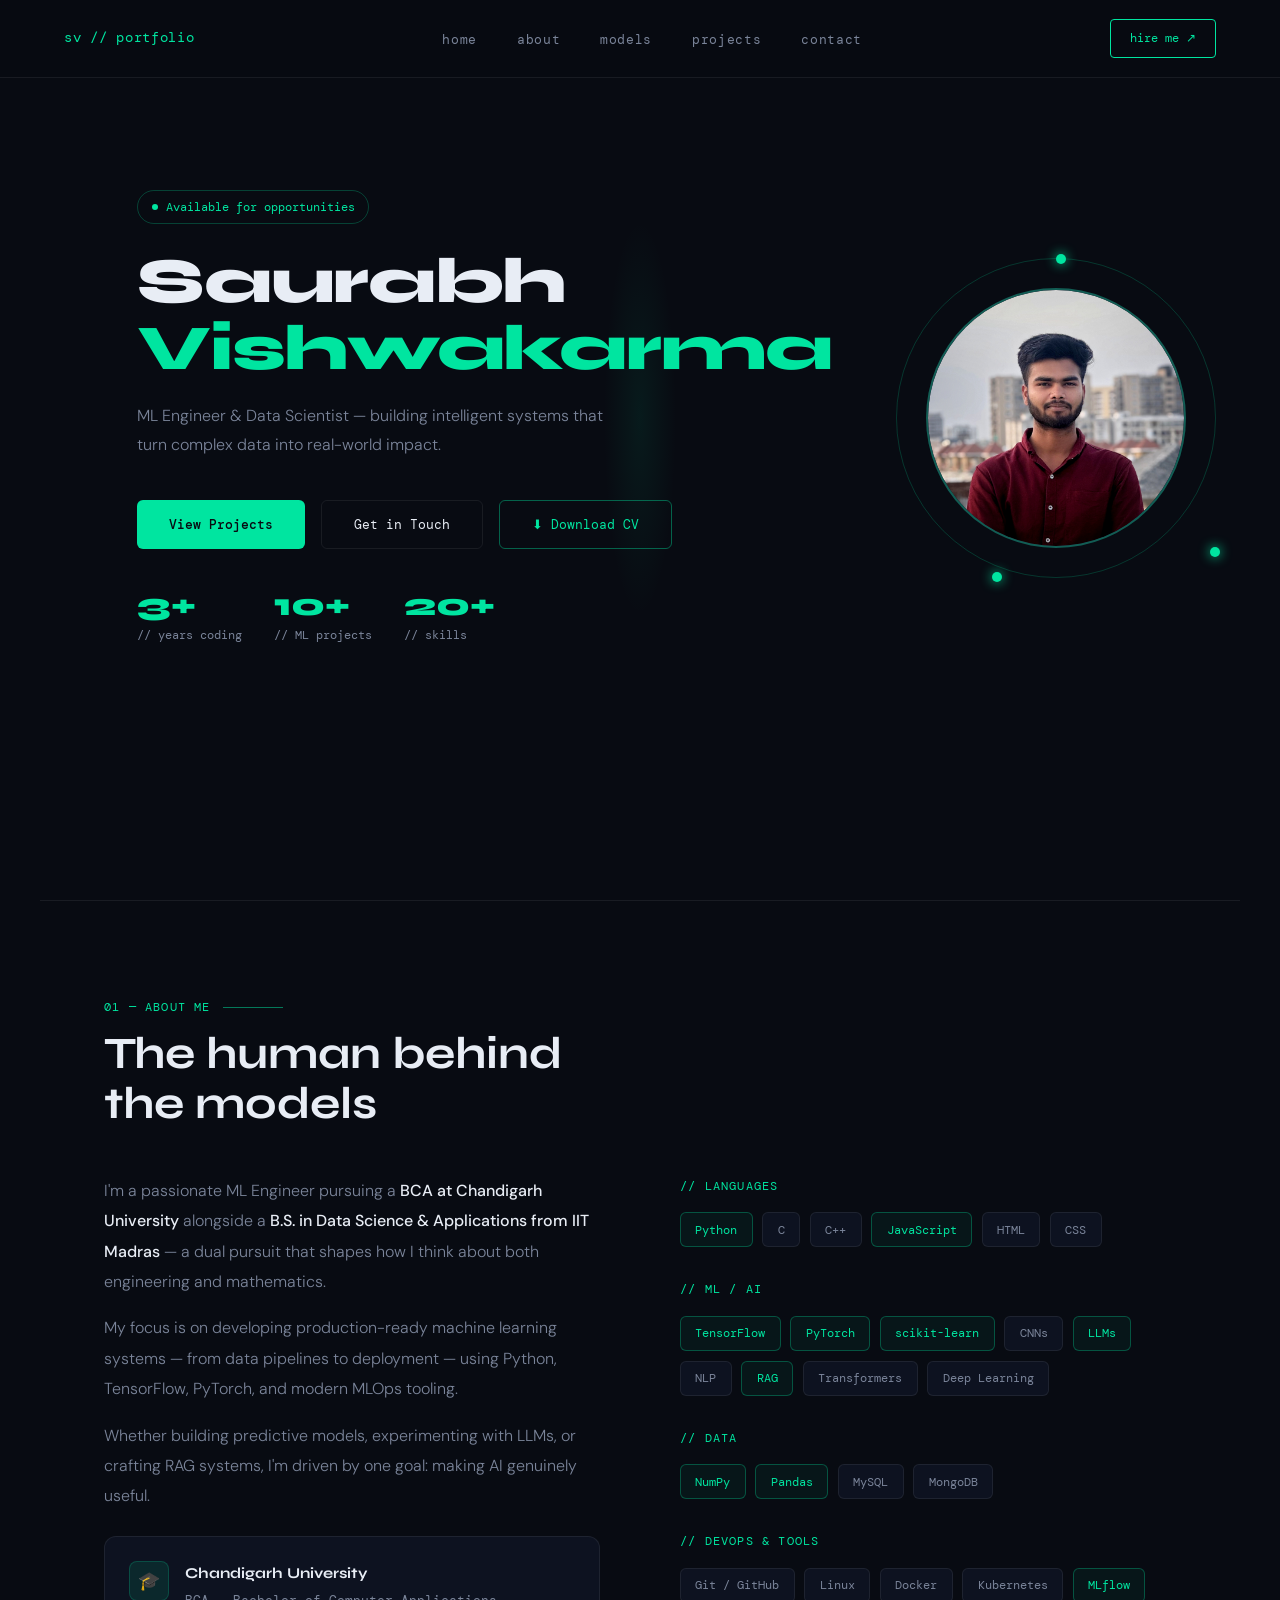
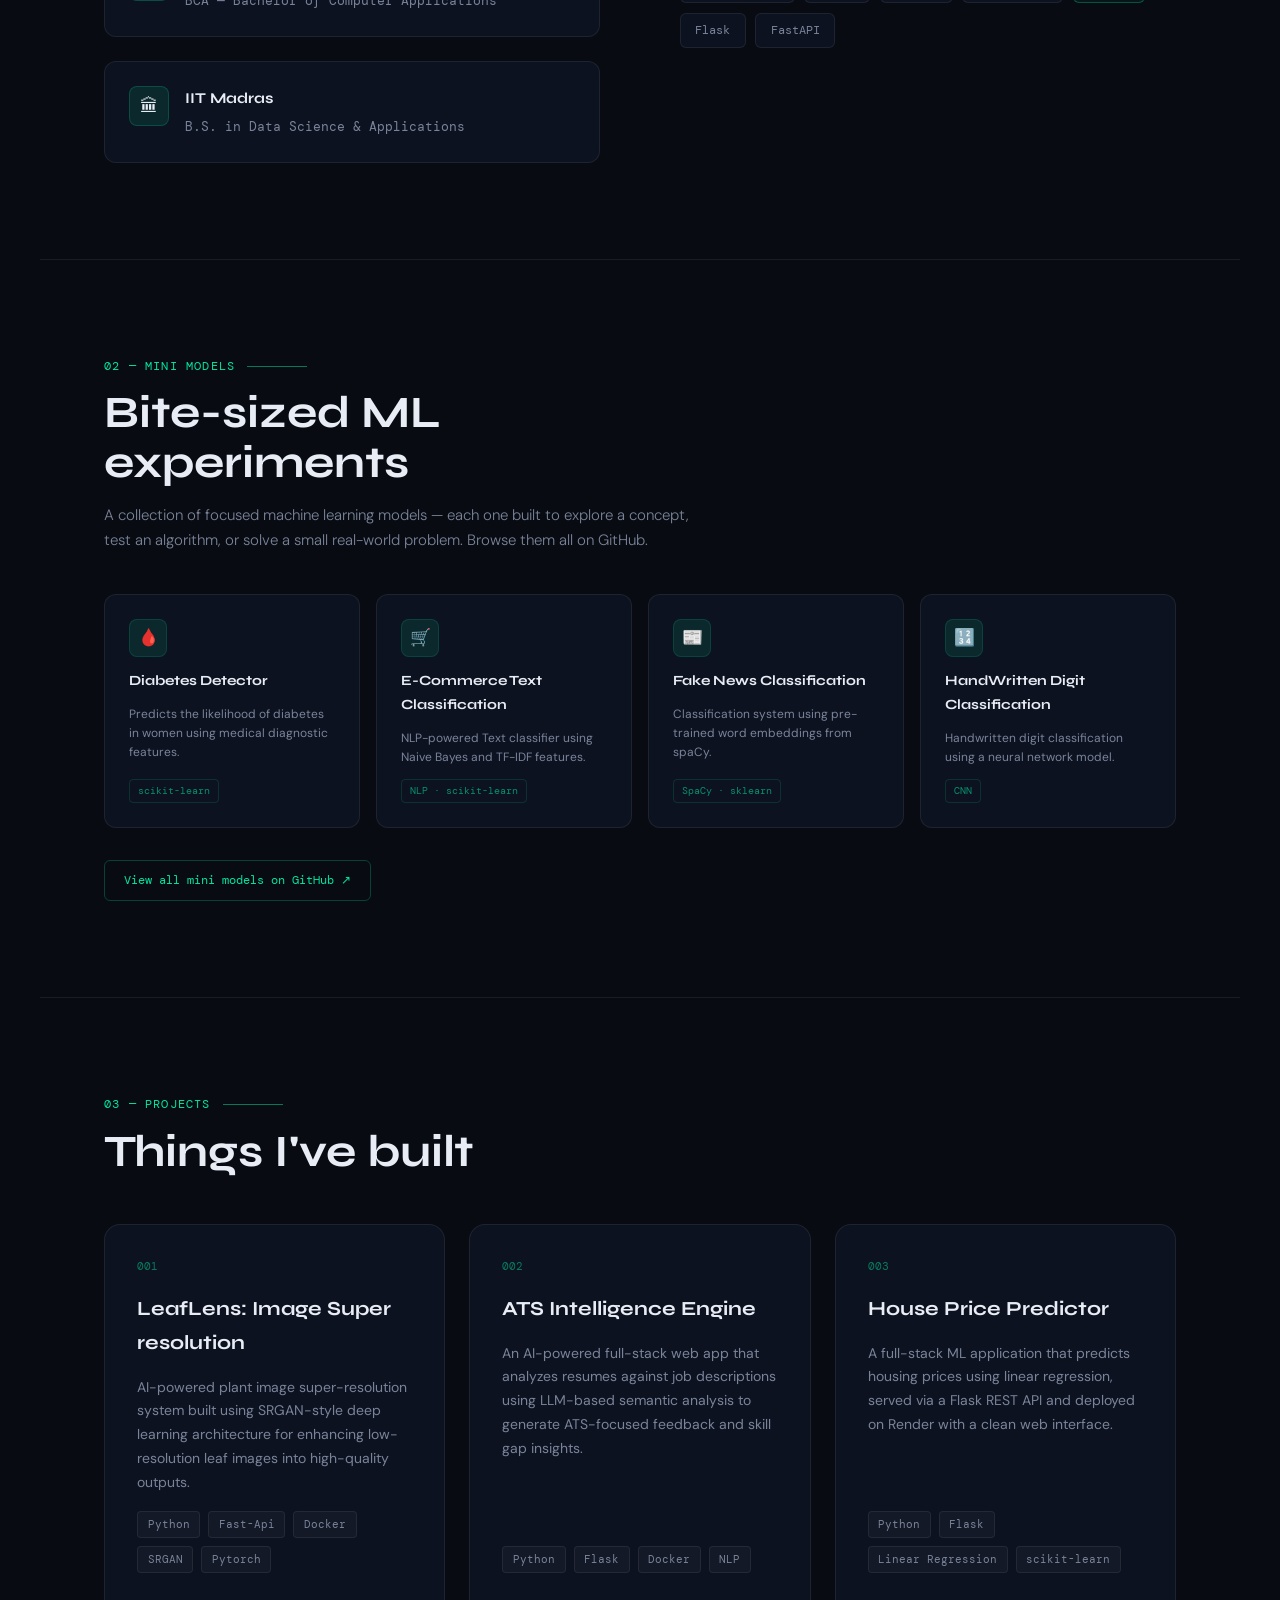
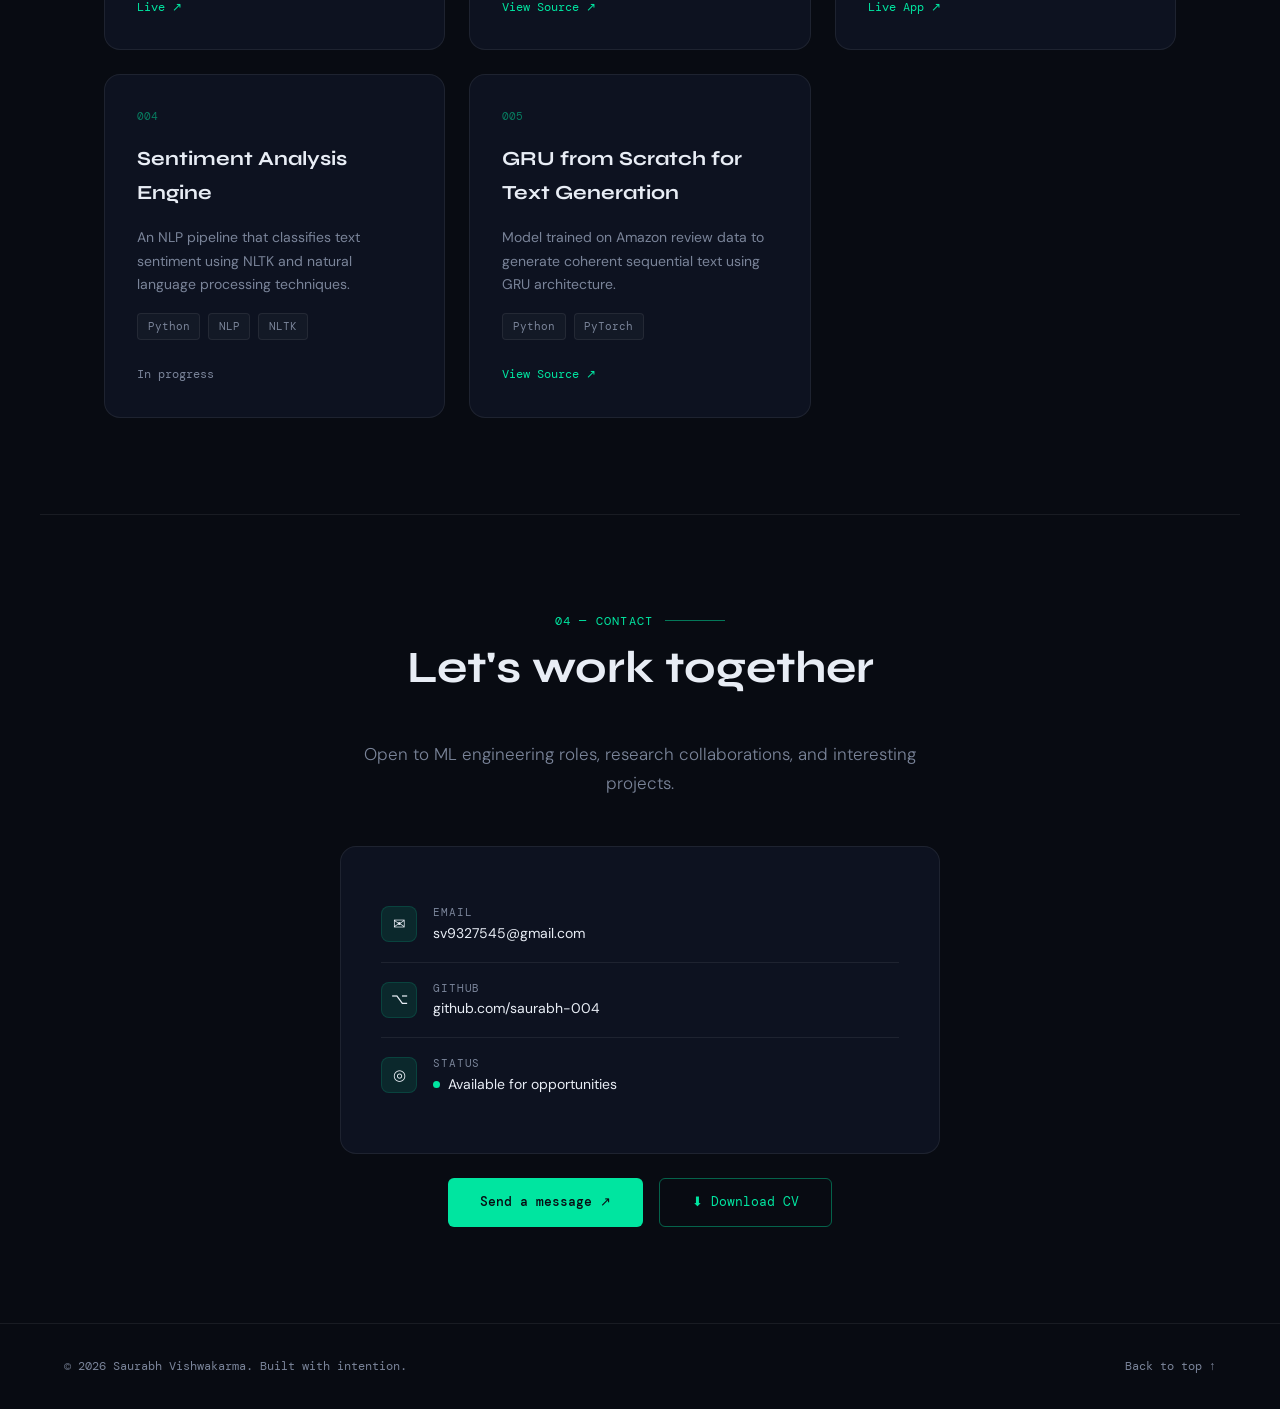
==== index.html @ 4e60d612 "Update footer copyright year to 2026" ====
<!DOCTYPE html>
<html lang="en">
<head>
<meta charset="UTF-8">
<meta name="viewport" content="width=device-width, initial-scale=1.0">
<title>Saurabh Vishwakarma — ML Engineer</title>
<link href="https://fonts.googleapis.com/css2?family=Syne:wght@400;700;800&family=DM+Mono:wght@400;500&family=DM+Sans:wght@300;400;500&display=swap" rel="stylesheet">
<style>
  *, *::before, *::after { box-sizing: border-box; margin: 0; padding: 0; }
  :root {
    --bg: #080b12; --bg2: #0d1220; --bg3: #131926; --surface: #1a2233;
    --border: rgba(255,255,255,0.07); --accent: #00e5a0; --accent2: #3b82f6;
    --text: #e8edf5; --muted: #7a8499;
    --syne: 'Syne', sans-serif; --mono: 'DM Mono', monospace; --sans: 'DM Sans', sans-serif;
  }
  html { scroll-behavior: smooth; }
  body { background: var(--bg); color: var(--text); font-family: var(--sans); font-size: 16px; line-height: 1.7; overflow-x: hidden; }
  ::-webkit-scrollbar { width: 4px; }
  ::-webkit-scrollbar-track { background: var(--bg); }
  ::-webkit-scrollbar-thumb { background: var(--accent); border-radius: 2px; }

  /* ── NAV ── */
  nav {
    position: fixed; top: 0; left: 0; right: 0; z-index: 100;
    display: flex; align-items: center; justify-content: space-between;
    padding: 1.2rem 4rem;
    background: rgba(8,11,18,0.85); backdrop-filter: blur(16px);
    border-bottom: 1px solid var(--border);
  }
  .nav-logo { font-family: var(--mono); font-size: 14px; color: var(--accent); letter-spacing: 0.05em; }
  .nav-links { display: flex; gap: 2.5rem; list-style: none; }
  .nav-links a { font-size: 13px; color: var(--muted); text-decoration: none; font-family: var(--mono); letter-spacing: 0.05em; transition: color 0.2s; }
  .nav-links a:hover { color: var(--accent); }
  .nav-cta { font-family: var(--mono); font-size: 12px; padding: 0.5rem 1.2rem; border: 1px solid var(--accent); color: var(--accent); text-decoration: none; border-radius: 4px; transition: all 0.2s; white-space: nowrap; }
  .nav-cta:hover { background: var(--accent); color: var(--bg); }

  /* ── HERO ── */
  #home {
    min-height: 100vh; display: flex; align-items: center;
    padding: 6rem 4rem 4rem; position: relative; overflow: hidden;
  }
  .hero-grid {
    display: grid; grid-template-columns: 1fr 1fr;
    gap: 4rem; align-items: center;
    max-width: 1200px; width: 100%; margin: 0 auto;
  }
  .hero-badge {
    display: inline-flex; align-items: center; gap: 0.5rem;
    font-family: var(--mono); font-size: 12px; color: var(--accent);
    border: 1px solid rgba(0,229,160,0.25); padding: 0.35rem 0.85rem;
    border-radius: 100px; margin-bottom: 1.5rem;
  }
  .hero-badge::before { content: ''; width: 6px; height: 6px; border-radius: 50%; background: var(--accent); animation: pulse 2s infinite; }
  @keyframes pulse { 0%,100% { opacity: 1; } 50% { opacity: 0.3; } }
  h1 { font-family: var(--syne); font-size: clamp(2.5rem, 5vw, 4rem); font-weight: 800; line-height: 1.05; letter-spacing: -0.02em; margin-bottom: 1.25rem; }
  h1 span { color: var(--accent); }
  .hero-sub { font-size: 16px; color: var(--muted); max-width: 480px; margin-bottom: 2.5rem; line-height: 1.8; font-weight: 300; }
  .hero-btns { display: flex; gap: 1rem; flex-wrap: wrap; }
  .btn-primary { padding: 0.8rem 2rem; background: var(--accent); color: var(--bg); font-family: var(--mono); font-size: 13px; font-weight: 500; border: none; border-radius: 6px; cursor: pointer; text-decoration: none; transition: all 0.25s; display: inline-flex; align-items: center; gap: 0.5rem; }
  .btn-primary:hover { background: #00c48a; transform: translateY(-2px); }
  .btn-outline { padding: 0.8rem 2rem; background: transparent; color: var(--text); font-family: var(--mono); font-size: 13px; border: 1px solid var(--border); border-radius: 6px; cursor: pointer; text-decoration: none; transition: all 0.25s; display: inline-flex; align-items: center; gap: 0.5rem; }
  .btn-outline:hover { border-color: var(--accent); color: var(--accent); }
  .btn-cv { padding: 0.8rem 2rem; background: transparent; color: var(--accent); font-family: var(--mono); font-size: 13px; border: 1px solid rgba(0,229,160,0.4); border-radius: 6px; cursor: pointer; text-decoration: none; transition: all 0.25s; display: inline-flex; align-items: center; gap: 0.5rem; }
  .btn-cv:hover { background: rgba(0,229,160,0.08); transform: translateY(-2px); }

  .hero-visual { display: flex; justify-content: center; align-items: center; }
  .avatar-ring { width: 320px; height: 320px; border-radius: 50%; border: 1px solid rgba(0,229,160,0.2); display: flex; align-items: center; justify-content: center; position: relative; animation: spin-slow 20s linear infinite; }
  @keyframes spin-slow { to { transform: rotate(360deg); } }
  .avatar-inner { width: 260px; height: 260px; border-radius: 50%; background: var(--surface); border: 2px solid rgba(0,229,160,0.3); display: flex; align-items: center; justify-content: center; overflow: hidden; animation: spin-slow 20s linear infinite reverse; }
  .avatar-inner img { width: 100%; height: 100%; object-fit: cover; border-radius: 50%; }
  .orbit-dot { position: absolute; width: 10px; height: 10px; border-radius: 50%; background: var(--accent); box-shadow: 0 0 12px var(--accent); }
  .orbit-dot:nth-child(1) { top: -5px; left: 50%; }
  .orbit-dot:nth-child(2) { bottom: 20px; right: -5px; }
  .orbit-dot:nth-child(3) { bottom: -5px; left: 30%; }
  .stats-row { display: flex; gap: 2rem; margin-top: 2.5rem; flex-wrap: wrap; }
  .stat { display: flex; flex-direction: column; }
  .stat-num { font-family: var(--syne); font-size: 2rem; font-weight: 800; color: var(--accent); line-height: 1; }
  .stat-label { font-size: 12px; color: var(--muted); font-family: var(--mono); margin-top: 0.25rem; }
  .bg-grid { position: absolute; inset: 0; z-index: 0; background-image: linear-gradient(rgba(0,229,160,0.03) 1px, transparent 1px), linear-gradient(90deg, rgba(0,229,160,0.03) 1px, transparent 1px); background-size: 60px 60px; }
  .hero-glow { position: absolute; top: 20%; left: 50%; transform: translateX(-50%); width: 800px; height: 400px; background: radial-gradient(ellipse, rgba(0,229,160,0.07) 0%, transparent 70%); pointer-events: none; z-index: 0; }
  #home > * { position: relative; z-index: 1; }

  /* ── SECTIONS ── */
  section { padding: 6rem 4rem; max-width: 1200px; margin: 0 auto; }
  .section-label { font-family: var(--mono); font-size: 12px; color: var(--accent); letter-spacing: 0.1em; text-transform: uppercase; margin-bottom: 0.75rem; display: flex; align-items: center; gap: 0.75rem; }
  .section-label::after { content: ''; flex: 1; max-width: 60px; height: 1px; background: var(--accent); opacity: 0.5; }
  h2 { font-family: var(--syne); font-size: clamp(1.8rem, 3.5vw, 2.8rem); font-weight: 700; line-height: 1.1; margin-bottom: 1rem; }

  /* ── ABOUT ── */
  #about .about-grid { display: grid; grid-template-columns: 1fr 1fr; gap: 5rem; align-items: start; margin-top: 3rem; }
  .about-text p { color: var(--muted); line-height: 1.9; font-weight: 300; margin-bottom: 1rem; }
  .edu-card { background: var(--bg2); border: 1px solid var(--border); border-radius: 12px; padding: 1.5rem; margin-top: 1.5rem; display: flex; gap: 1rem; align-items: flex-start; }
  .edu-icon { width: 40px; height: 40px; border-radius: 8px; background: rgba(0,229,160,0.1); border: 1px solid rgba(0,229,160,0.2); display: flex; align-items: center; justify-content: center; font-size: 18px; flex-shrink: 0; }
  .edu-title { font-family: var(--syne); font-weight: 700; font-size: 15px; margin-bottom: 0.25rem; }
  .edu-sub { font-size: 13px; color: var(--muted); font-family: var(--mono); }
  .skills-wrapper { margin-top: 0; }
  .skill-category { margin-bottom: 2rem; }
  .skill-cat-title { font-family: var(--mono); font-size: 12px; color: var(--accent); letter-spacing: 0.1em; text-transform: uppercase; margin-bottom: 1rem; }
  .skill-tags { display: flex; flex-wrap: wrap; gap: 0.6rem; }
  .skill-tag { font-family: var(--mono); font-size: 12px; padding: 0.4rem 0.9rem; border-radius: 6px; border: 1px solid var(--border); color: var(--muted); background: var(--bg2); transition: all 0.2s; cursor: default; }
  .skill-tag:hover { border-color: var(--accent); color: var(--accent); background: rgba(0,229,160,0.05); }
  .skill-tag.hot { border-color: rgba(0,229,160,0.3); color: var(--accent); background: rgba(0,229,160,0.05); }

  /* ── MINI MODELS ── */
  #mini-models { border-top: 1px solid var(--border); }
  .mini-models-intro { color: var(--muted); font-size: 15px; font-weight: 300; max-width: 600px; margin-bottom: 2.5rem; }
  .mini-grid { display: grid; grid-template-columns: repeat(auto-fill, minmax(220px, 1fr)); gap: 1rem; }
  .mini-card { background: var(--bg2); border: 1px solid var(--border); border-radius: 12px; padding: 1.5rem; display: flex; flex-direction: column; gap: 0.75rem; transition: all 0.25s; position: relative; overflow: hidden; cursor: pointer; text-decoration: none; }
  .mini-card::after { content: ''; position: absolute; inset: 0; background: radial-gradient(circle at top left, rgba(0,229,160,0.05), transparent 70%); opacity: 0; transition: opacity 0.3s; }
  .mini-card:hover { border-color: rgba(0,229,160,0.25); transform: translateY(-3px); }
  .mini-card:hover::after { opacity: 1; }
  .mini-icon { width: 38px; height: 38px; border-radius: 8px; background: rgba(0,229,160,0.1); border: 1px solid rgba(0,229,160,0.15); display: flex; align-items: center; justify-content: center; font-size: 17px; }
  .mini-name { font-family: var(--syne); font-size: 14px; font-weight: 700; color: var(--text); }
  .mini-desc { font-size: 12px; color: var(--muted); line-height: 1.6; flex: 1; }
  .mini-tag { font-family: var(--mono); font-size: 10px; color: rgba(0,229,160,0.6); border: 1px solid rgba(0,229,160,0.15); padding: 0.15rem 0.5rem; border-radius: 4px; width: fit-content; }
  .view-all-link { display: inline-flex; align-items: center; gap: 0.5rem; font-family: var(--mono); font-size: 12px; color: var(--accent); text-decoration: none; margin-top: 2rem; border: 1px solid rgba(0,229,160,0.25); padding: 0.6rem 1.2rem; border-radius: 6px; transition: all 0.2s; }
  .view-all-link:hover { background: rgba(0,229,160,0.08); }

  /* ── PROJECTS ── */
  .projects-grid { display: grid; grid-template-columns: repeat(auto-fit, minmax(320px, 1fr)); gap: 1.5rem; margin-top: 3rem; }
  .project-card { background: var(--bg2); border: 1px solid var(--border); border-radius: 16px; padding: 2rem; display: flex; flex-direction: column; gap: 1rem; transition: all 0.3s; position: relative; overflow: hidden; }
  .project-card::before { content: ''; position: absolute; top: 0; left: 0; right: 0; height: 2px; background: linear-gradient(90deg, var(--accent), var(--accent2)); opacity: 0; transition: opacity 0.3s; }
  .project-card:hover { border-color: rgba(0,229,160,0.2); transform: translateY(-4px); }
  .project-card:hover::before { opacity: 1; }
  .project-num { font-family: var(--mono); font-size: 11px; color: rgba(0,229,160,0.5); }
  .project-title { font-family: var(--syne); font-size: 20px; font-weight: 700; }
  .project-desc { font-size: 14px; color: var(--muted); line-height: 1.7; flex: 1; }
  .project-stack { display: flex; flex-wrap: wrap; gap: 0.5rem; }
  .stack-pill { font-family: var(--mono); font-size: 11px; padding: 0.2rem 0.6rem; border-radius: 4px; background: var(--bg3); color: var(--muted); border: 1px solid var(--border); }
  .project-link { display: inline-flex; align-items: center; gap: 0.5rem; font-family: var(--mono); font-size: 12px; color: var(--accent); text-decoration: none; margin-top: 0.5rem; transition: gap 0.2s; }
  .project-link:hover { gap: 0.8rem; }

  /* ── CONTACT ── */
  #contact { text-align: center; }
  .contact-wrapper { max-width: 600px; margin: 3rem auto 0; }
  .contact-sub { color: var(--muted); font-size: 17px; font-weight: 300; margin-bottom: 3rem; }
  .contact-card { background: var(--bg2); border: 1px solid var(--border); border-radius: 16px; padding: 2.5rem; text-align: left; }
  .contact-row { display: flex; align-items: center; gap: 1rem; padding: 1rem 0; border-bottom: 1px solid var(--border); }
  .contact-row:last-child { border-bottom: none; }
  .contact-icon { width: 36px; height: 36px; border-radius: 8px; background: rgba(0,229,160,0.1); border: 1px solid rgba(0,229,160,0.15); display: flex; align-items: center; justify-content: center; font-size: 15px; flex-shrink: 0; }
  .contact-info { flex: 1; min-width: 0; }
  .contact-label { font-family: var(--mono); font-size: 11px; color: var(--muted); text-transform: uppercase; letter-spacing: 0.08em; }
  .contact-val { font-size: 14px; color: var(--text); }
  .contact-val a { color: var(--text); text-decoration: none; transition: color 0.2s; word-break: break-all; }
  .contact-val a:hover { color: var(--accent); }
  .contact-btns { display: flex; gap: 1rem; justify-content: center; margin-top: 1.5rem; flex-wrap: wrap; }

  /* ── FOOTER ── */
  footer { border-top: 1px solid var(--border); padding: 2rem 4rem; display: flex; justify-content: space-between; align-items: center; }
  .footer-copy { font-family: var(--mono); font-size: 12px; color: var(--muted); }
  .footer-back { font-family: var(--mono); font-size: 12px; color: var(--muted); text-decoration: none; transition: color 0.2s; }
  .footer-back:hover { color: var(--accent); }

  /* ── ANIMATIONS ── */
  @keyframes fadeUp { from { opacity: 0; transform: translateY(30px); } to { opacity: 1; transform: translateY(0); } }
  .fade-up { animation: fadeUp 0.7s ease forwards; }
  .delay-1 { animation-delay: 0.15s; opacity: 0; }
  .delay-2 { animation-delay: 0.3s; opacity: 0; }
  .delay-3 { animation-delay: 0.45s; opacity: 0; }
  .delay-4 { animation-delay: 0.6s; opacity: 0; }

  /* ════════════════════════════════════════
     MOBILE FIXES — max-width: 768px
  ════════════════════════════════════════ */
  @media (max-width: 768px) {

    /* Nav */
    nav {
      padding: 1rem 1.25rem;
      gap: 0.75rem;
    }
    .nav-links { display: none; }
    .nav-logo { font-size: 12px; }
    .nav-cta { font-size: 11px; padding: 0.4rem 0.9rem; }

    /* Hero */
    #home {
      padding: 0 1.25rem 3rem;
      min-height: auto;
    }
    .hero-grid {
      padding-top: 5rem;
    }
    .hero-visual {
      padding-top: 2rem;
      margin-top: 1rem;
    }
    .hero-grid {
      grid-template-columns: 1fr;
      gap: 2rem;
      text-align: center;
    }
    .hero-visual { order: -1; }
    .avatar-ring { width: 160px; height: 160px; margin-top: 0.5rem; }
    .avatar-inner { width: 128px; height: 128px; }

    h1 { font-size: clamp(2rem, 10vw, 2.8rem); }
    .hero-sub {
      font-size: 14px;
      margin-bottom: 1.75rem;
      max-width: 100%;
    }
    .hero-btns {
      flex-direction: column;
      align-items: center;
      gap: 0.75rem;
    }
    .btn-primary, .btn-outline, .btn-cv {
      width: 100%;
      max-width: 280px;
      justify-content: center;
      font-size: 13px;
      padding: 0.75rem 1.5rem;
    }
    .stats-row {
      justify-content: center;
      gap: 1.5rem;
      margin-top: 2rem;
    }
    .stat { align-items: center; }
    .stat-num { font-size: 1.6rem; }

    /* Sections general */
    section {
      padding: 3.5rem 1.25rem;
    }
    h2 { font-size: clamp(1.5rem, 7vw, 2rem); }

    /* About */
    #about .about-grid {
      grid-template-columns: 1fr;
      gap: 2.5rem;
    }
    .about-text p { font-size: 14px; }
    .edu-card { padding: 1.1rem; }
    .edu-title { font-size: 14px; }
    .edu-sub { font-size: 12px; }

    /* Mini models */
    .mini-grid {
      grid-template-columns: 1fr 1fr;
      gap: 0.75rem;
    }
    .mini-card { padding: 1.1rem; }
    .mini-name { font-size: 13px; }
    .mini-desc { font-size: 11px; }
    .mini-models-intro { font-size: 14px; }

    /* Projects */
    .projects-grid {
      grid-template-columns: 1fr;
      gap: 1rem;
    }
    .project-card { padding: 1.4rem; }
    .project-title { font-size: 17px; }
    .project-desc { font-size: 13px; }

    /* Contact */
    #contact { text-align: left; }
    #contact .section-label { justify-content: flex-start; }
    #contact h2 { text-align: left; }
    .contact-wrapper { margin-top: 2rem; }
    .contact-sub { font-size: 14px; margin-bottom: 1.5rem; text-align: left; }
    .contact-card { padding: 1.25rem; }
    .contact-val { font-size: 13px; }
    .contact-btns {
      flex-direction: column;
      align-items: stretch;
    }
    .contact-btns .btn-primary,
    .contact-btns .btn-cv {
      width: 100%;
      justify-content: center;
    }

    /* Footer */
    footer {
      flex-direction: column;
      gap: 0.6rem;
      text-align: center;
      padding: 1.5rem 1.25rem;
    }
  }

  /* ── Extra small phones ── */
  @media (max-width: 400px) {
    .mini-grid { grid-template-columns: 1fr; }
    .avatar-ring { width: 150px; height: 150px; }
    .avatar-inner { width: 120px; height: 120px; }
    h1 { font-size: 1.9rem; }
  }
</style>
</head>
<body>

<nav>
  <span class="nav-logo">sv // portfolio</span>
  <ul class="nav-links">
    <li><a href="#home">home</a></li>
    <li><a href="#about">about</a></li>
    <li><a href="#mini-models">models</a></li>
    <li><a href="#my-works">projects</a></li>
    <li><a href="#contact">contact</a></li>
  </ul>
  <a class="nav-cta" href="mailto:sv9327545@gmail.com">hire me ↗</a>
</nav>

<!-- HERO -->
<section id="home" style="padding-top:0; max-width:100%; margin:0;">
  <div class="bg-grid"></div>
  <div class="hero-glow"></div>
  <div class="hero-grid" style="width:100%; max-width:1200px; margin:0 auto; position:relative; z-index:1;">
    <div>
      <div class="hero-badge fade-up">Available for opportunities</div>
      <h1 class="fade-up delay-1">Saurabh<br><span>Vishwakarma</span></h1>
      <p class="hero-sub fade-up delay-2">ML Engineer & Data Scientist — building intelligent systems that turn complex data into real-world impact.</p>
      <div class="hero-btns fade-up delay-3">
        <a class="btn-primary" href="#my-works">View Projects</a>
        <a class="btn-outline" href="#contact">Get in Touch</a>
        <a class="btn-cv" href="Saurabh_resume.pdf" download>⬇ Download CV</a>
      </div>
      <div class="stats-row fade-up delay-4">
        <div class="stat"><span class="stat-num">3+</span><span class="stat-label">// years coding</span></div>
        <div class="stat"><span class="stat-num">10+</span><span class="stat-label">// ML projects</span></div>
        <div class="stat"><span class="stat-num">20+</span><span class="stat-label">// skills</span></div>
      </div>
    </div>
    <div class="hero-visual fade-up delay-2">
      <div class="avatar-ring">
        <span class="orbit-dot"></span>
        <span class="orbit-dot"></span>
        <span class="orbit-dot"></span>
        <div class="avatar-inner">
          <img src="profile.jpeg" alt="Saurabh Vishwakarma" onerror="this.style.display='none';">
        </div>
      </div>
    </div>
  </div>
</section>

<!-- ABOUT -->
<section id="about" style="max-width:1200px; margin:0 auto; border-top:1px solid var(--border);">
  <div class="section-label">01 — about me</div>
  <h2>The human behind<br>the models</h2>
  <div class="about-grid">
    <div class="about-text">
      <p>I'm a passionate ML Engineer pursuing a <strong style="color:var(--text); font-weight:500;">BCA at Chandigarh University</strong> alongside a <strong style="color:var(--text); font-weight:500;">B.S. in Data Science & Applications from IIT Madras</strong> — a dual pursuit that shapes how I think about both engineering and mathematics.</p>
      <p>My focus is on developing production-ready machine learning systems — from data pipelines to deployment — using Python, TensorFlow, PyTorch, and modern MLOps tooling.</p>
      <p>Whether building predictive models, experimenting with LLMs, or crafting RAG systems, I'm driven by one goal: making AI genuinely useful.</p>
      <div class="edu-card">
        <div class="edu-icon">🎓</div>
        <div><div class="edu-title">Chandigarh University</div><div class="edu-sub">BCA — Bachelor of Computer Applications</div></div>
      </div>
      <div class="edu-card">
        <div class="edu-icon">🏛</div>
        <div><div class="edu-title">IIT Madras</div><div class="edu-sub">B.S. in Data Science & Applications</div></div>
      </div>
    </div>
    <div class="skills-wrapper">
      <div class="skill-category">
        <div class="skill-cat-title">// Languages</div>
        <div class="skill-tags">
          <span class="skill-tag hot">Python</span><span class="skill-tag">C</span><span class="skill-tag">C++</span><span class="skill-tag hot">JavaScript</span><span class="skill-tag">HTML</span><span class="skill-tag">CSS</span>
        </div>
      </div>
      <div class="skill-category">
        <div class="skill-cat-title">// ML / AI</div>
        <div class="skill-tags">
          <span class="skill-tag hot">TensorFlow</span><span class="skill-tag hot">PyTorch</span><span class="skill-tag hot">scikit-learn</span><span class="skill-tag">CNNs</span><span class="skill-tag hot">LLMs</span><span class="skill-tag">NLP</span><span class="skill-tag hot">RAG</span><span class="skill-tag">Transformers</span><span class="skill-tag">Deep Learning</span>
        </div>
      </div>
      <div class="skill-category">
        <div class="skill-cat-title">// Data</div>
        <div class="skill-tags">
          <span class="skill-tag hot">NumPy</span><span class="skill-tag hot">Pandas</span><span class="skill-tag">MySQL</span><span class="skill-tag">MongoDB</span>
        </div>
      </div>
      <div class="skill-category">
        <div class="skill-cat-title">// DevOps & Tools</div>
        <div class="skill-tags">
          <span class="skill-tag">Git / GitHub</span><span class="skill-tag">Linux</span><span class="skill-tag">Docker</span><span class="skill-tag">Kubernetes</span><span class="skill-tag hot">MLflow</span><span class="skill-tag">Flask</span><span class="skill-tag">FastAPI</span>
        </div>
      </div>
    </div>
  </div>
</section>

<!-- MINI MODELS -->
<section id="mini-models" style="max-width:1200px; margin:0 auto;">
  <div class="section-label">02 — mini models</div>
  <h2>Bite-sized ML<br>experiments</h2>
  <p class="mini-models-intro">A collection of focused machine learning models — each one built to explore a concept, test an algorithm, or solve a small real-world problem. Browse them all on GitHub.</p>
  <div class="mini-grid">
    <a class="mini-card" href="https://github.com/saurabh-004/mini_models" target="_blank">
      <div class="mini-icon">🩸</div>
      <div class="mini-name">Diabetes Detector</div>
      <div class="mini-desc">Predicts the likelihood of diabetes in women using medical diagnostic features.</div>
      <div class="mini-tag">scikit-learn</div>
    </a>
    <a class="mini-card" href="https://github.com/saurabh-004/mini_models" target="_blank">
      <div class="mini-icon">🛒</div>
      <div class="mini-name">E-Commerce Text Classification</div>
      <div class="mini-desc">NLP-powered Text classifier using Naive Bayes and TF-IDF features.</div>
      <div class="mini-tag">NLP · scikit-learn</div>
    </a>
    <a class="mini-card" href="https://github.com/saurabh-004/mini_models" target="_blank">
      <div class="mini-icon">📰</div>
      <div class="mini-name">Fake News Classification</div>
      <div class="mini-desc">Classification system using pre-trained word embeddings from spaCy.</div>
      <div class="mini-tag">SpaCy · sklearn</div>
    </a>
    <a class="mini-card" href="https://github.com/saurabh-004/mini_models" target="_blank">
      <div class="mini-icon">🔢</div>
      <div class="mini-name">HandWritten Digit Classification</div>
      <div class="mini-desc">Handwritten digit classification using a neural network model.</div>
      <div class="mini-tag">CNN</div>
    </a>
  </div>
  <a class="view-all-link" href="https://github.com/saurabh-004/mini_models" target="_blank">View all mini models on GitHub ↗</a>
</section>

<!-- PROJECTS -->
<section id="my-works" style="max-width:1200px; margin:0 auto; border-top:1px solid var(--border);">
  <div class="section-label">03 — projects</div>
  <h2>Things I've built</h2>

  <div class="projects-grid">

    <div class="project-card">
      <div class="project-num">001</div>
      <div class="project-title">LeafLens: Image Super resolution</div>
      <p class="project-desc">
        AI-powered plant image super-resolution system built using SRGAN-style deep learning architecture for enhancing low-resolution leaf images into high-quality outputs.
      </p>

      <div class="project-stack">
        <span class="stack-pill">Python</span>
        <span class="stack-pill">Fast-Api</span>
        <span class="stack-pill">Docker</span>
        <span class="stack-pill">SRGAN</span>
        <span class="stack-pill">Pytorch</span>
      </div>

      <a class="project-link" href="https://plant-super-resolution.onrender.com/" target="_blank">
        Live ↗
      </a>
    </div>

    <div class="project-card">
      <div class="project-num">002</div>
      <div class="project-title">ATS Intelligence Engine</div>

      <p class="project-desc">
        An AI-powered full-stack web app that analyzes resumes against job descriptions using LLM-based semantic analysis to generate ATS-focused feedback and skill gap insights.
      </p>

      <div class="project-stack">
        <span class="stack-pill">Python</span>
        <span class="stack-pill">Flask</span>
        <span class="stack-pill">Docker</span>
        <span class="stack-pill">NLP</span>
      </div>

      <a class="project-link" href="https://github.com/Saurabh-004/ATS_Intelligence_Engine" target="_blank">
        View Source ↗
      </a>
    </div>

    <div class="project-card">
      <div class="project-num">003</div>
      <div class="project-title">House Price Predictor</div>

      <p class="project-desc">
        A full-stack ML application that predicts housing prices using linear regression, served via a Flask REST API and deployed on Render with a clean web interface.
      </p>

      <div class="project-stack">
        <span class="stack-pill">Python</span>
        <span class="stack-pill">Flask</span>
        <span class="stack-pill">Linear Regression</span>
        <span class="stack-pill">scikit-learn</span>
      </div>

      <a class="project-link" href="https://house-price-prediction-2zd1.onrender.com/" target="_blank">
        Live App ↗
      </a>
    </div>

    <div class="project-card">
      <div class="project-num">004</div>
      <div class="project-title">Sentiment Analysis Engine</div>

      <p class="project-desc">
        An NLP pipeline that classifies text sentiment using NLTK and natural language processing techniques.
      </p>

      <div class="project-stack">
        <span class="stack-pill">Python</span>
        <span class="stack-pill">NLP</span>
        <span class="stack-pill">NLTK</span>
      </div>

      <span class="project-link" style="color:var(--muted); cursor:default;">
        In progress
      </span>
    </div>

    <div class="project-card">
      <div class="project-num">005</div>
      <div class="project-title">GRU from Scratch for Text Generation</div>

      <p class="project-desc">
        Model trained on Amazon review data to generate coherent sequential text using GRU architecture.
      </p>

      <div class="project-stack">
        <span class="stack-pill">Python</span>
        <span class="stack-pill">PyTorch</span>
      </div>

      <a class="project-link" href="https://github.com/saurabh-004/Gated_recurrent_unit_for_text_generation" target="_blank">
        View Source ↗
      </a>
    </div>

  </div>
</section>
<!-- CONTACT -->
<section id="contact" style="max-width:1200px; margin:0 auto; border-top:1px solid var(--border); text-align:center;">
  <div class="section-label" style="justify-content:center;">04 — contact</div>
  <h2>Let's work together</h2>
  <div class="contact-wrapper">
    <p class="contact-sub">Open to ML engineering roles, research collaborations, and interesting projects.</p>
    <div class="contact-card">
      <div class="contact-row">
        <div class="contact-icon">✉</div>
        <div class="contact-info">
          <div class="contact-label">Email</div>
          <div class="contact-val"><a href="mailto:sv9327545@gmail.com">sv9327545@gmail.com</a></div>
        </div>
      </div>
      <div class="contact-row">
        <div class="contact-icon">⌥</div>
        <div class="contact-info">
          <div class="contact-label">GitHub</div>
          <div class="contact-val"><a href="https://github.com/saurabh-004" target="_blank">github.com/saurabh-004</a></div>
        </div>
      </div>
      <div class="contact-row">
        <div class="contact-icon">◎</div>
        <div class="contact-info">
          <div class="contact-label">Status</div>
          <div class="contact-val" style="display:flex; align-items:center; gap:0.5rem;">
            <span style="width:7px;height:7px;border-radius:50%;background:var(--accent);display:inline-block;animation:pulse 2s infinite;flex-shrink:0;"></span>
            Available for opportunities
          </div>
        </div>
      </div>
    </div>
    <div class="contact-btns">
      <a class="btn-primary" href="mailto:sv9327545@gmail.com">Send a message ↗</a>
      <a class="btn-cv" href="Saurabh_resume.pdf" download>⬇ Download CV</a>
    </div>
  </div>
</section>

<footer>
  <span class="footer-copy">© 2026 Saurabh Vishwakarma. Built with intention.</span>
  <a class="footer-back" href="#home">Back to top ↑</a>
</footer>

</body>
</html>
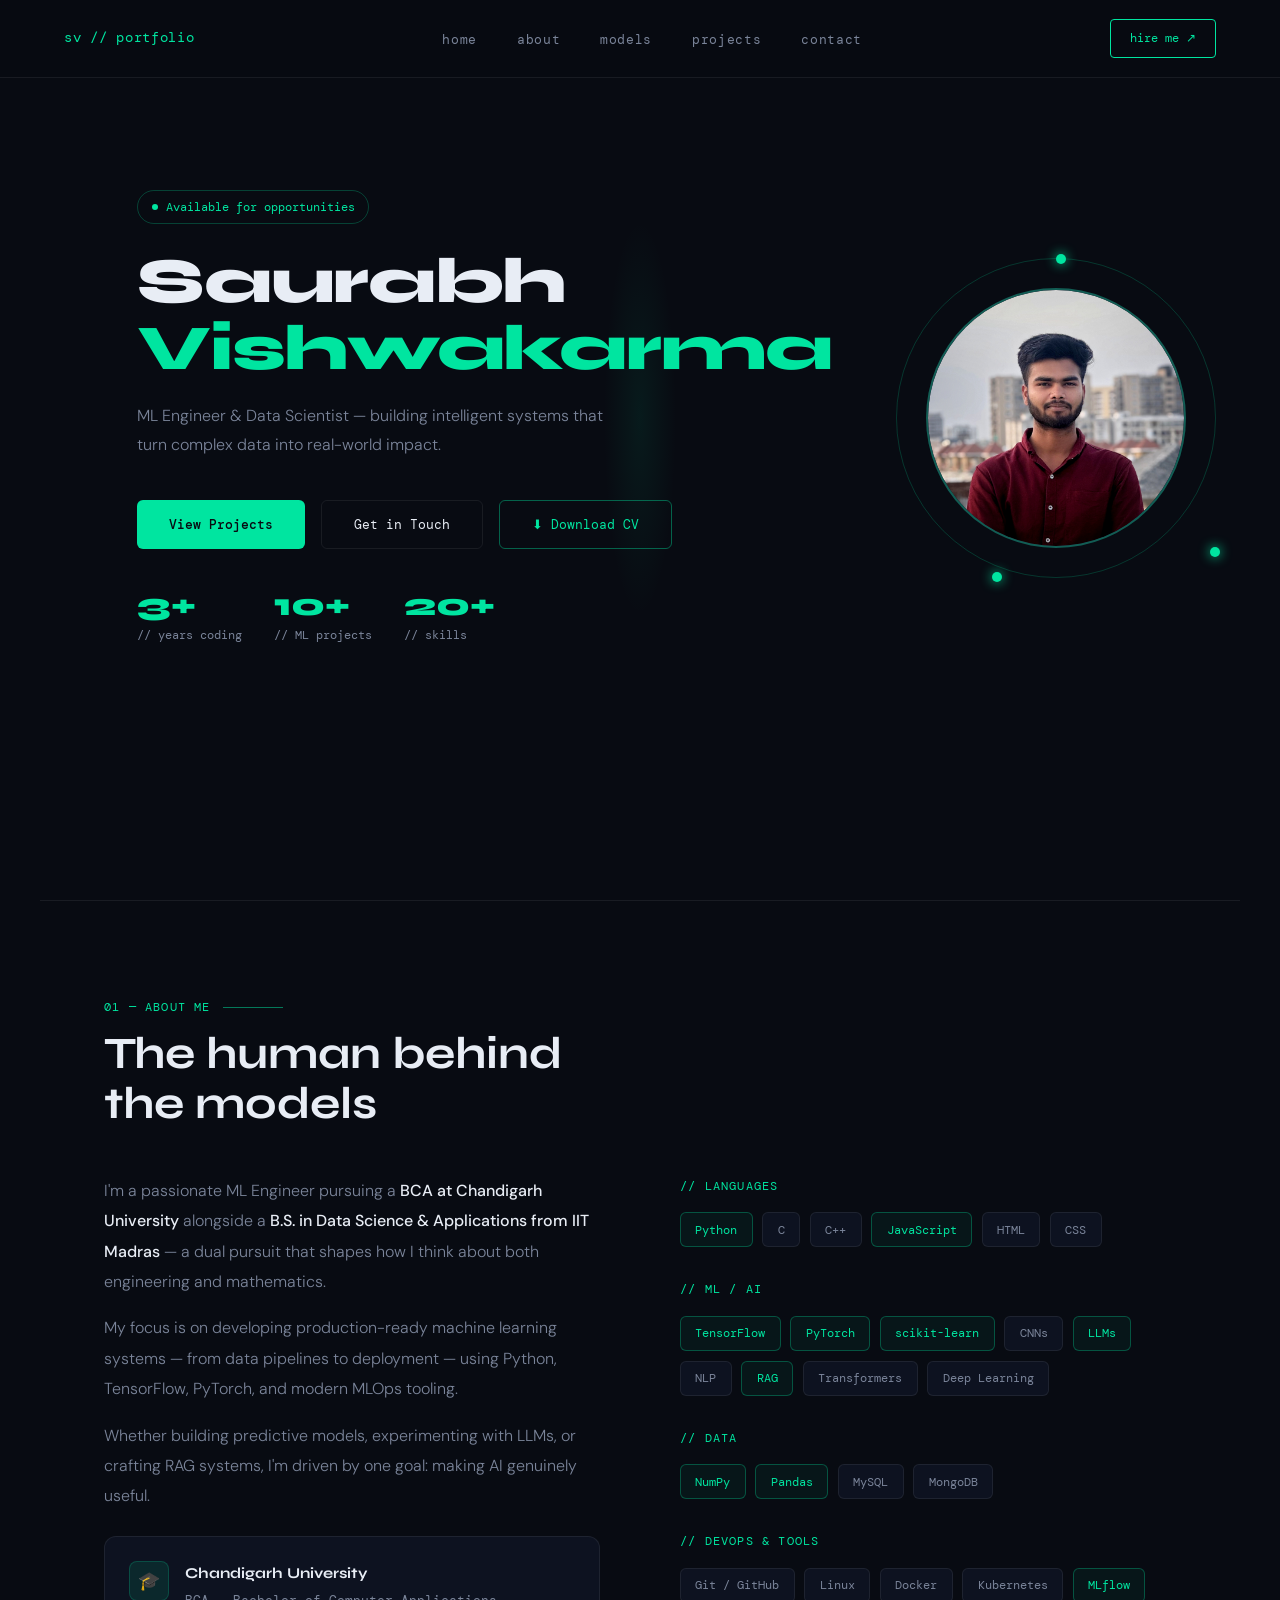
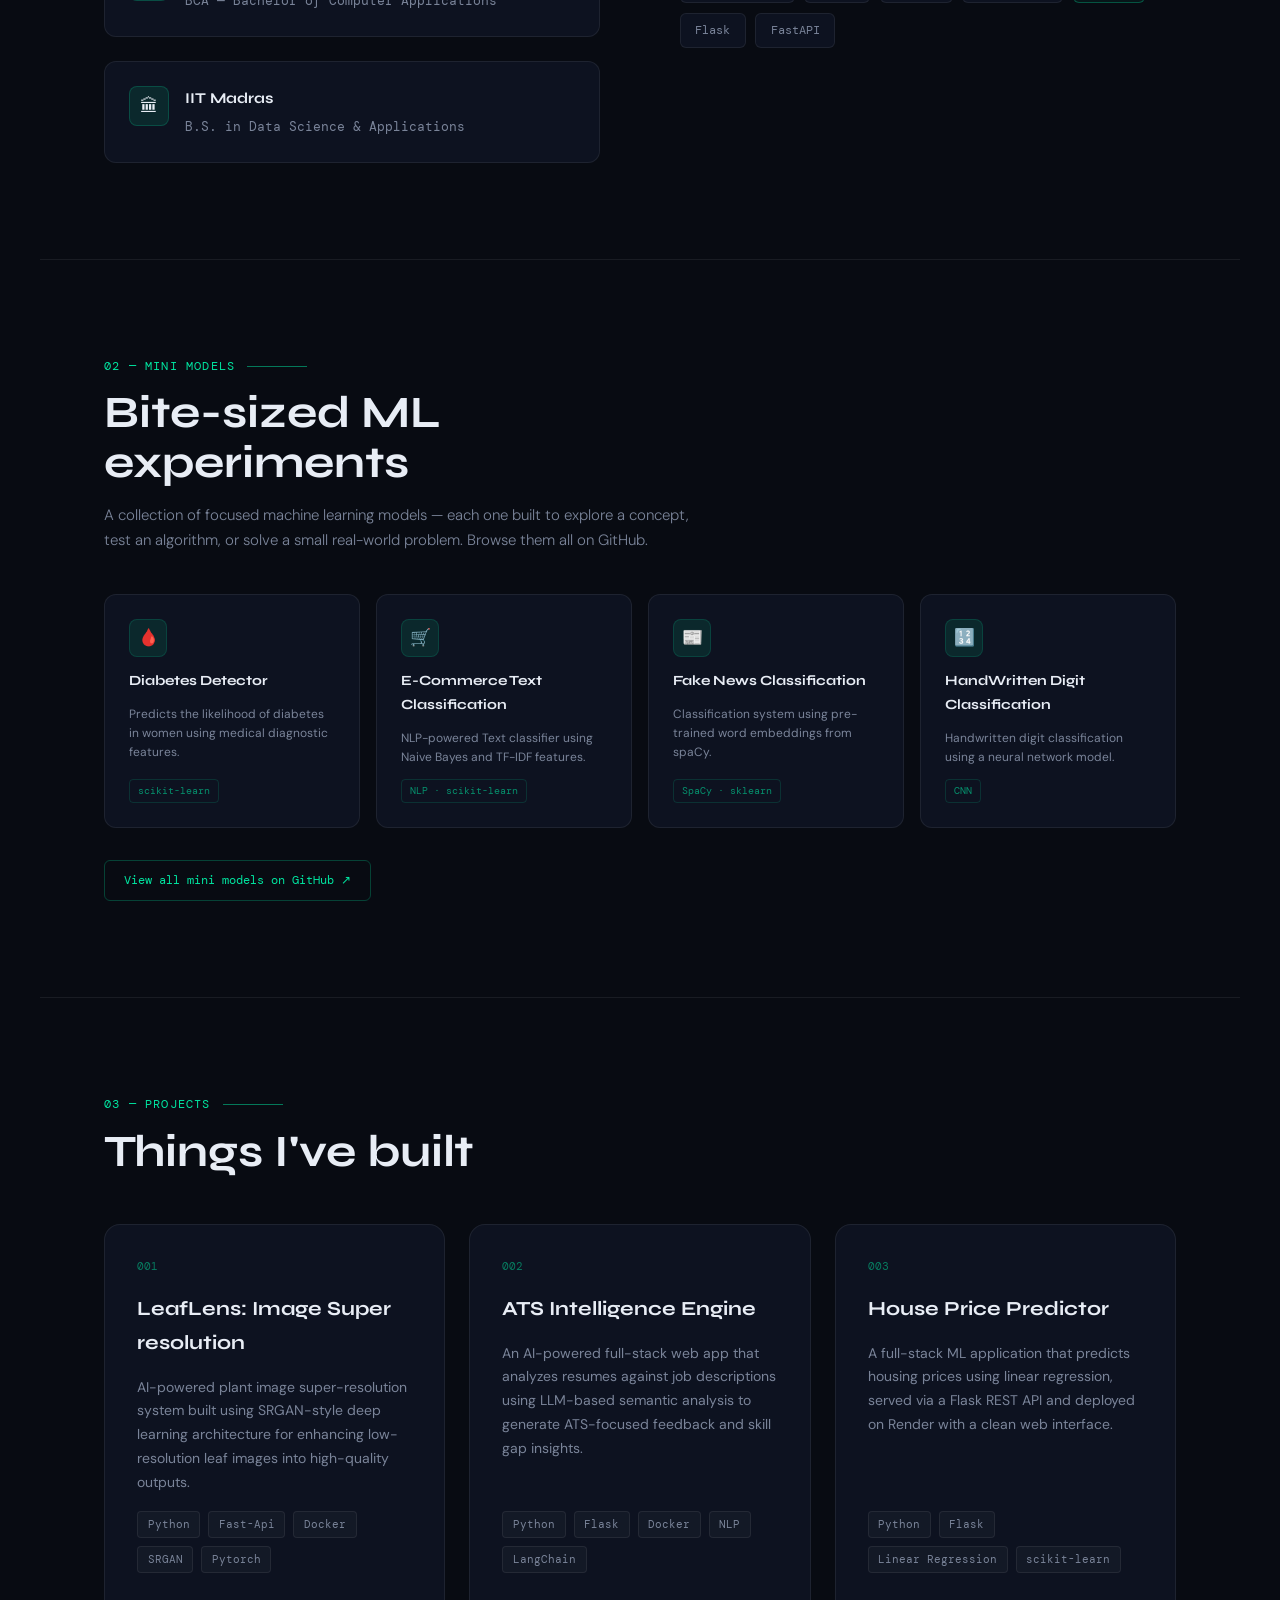
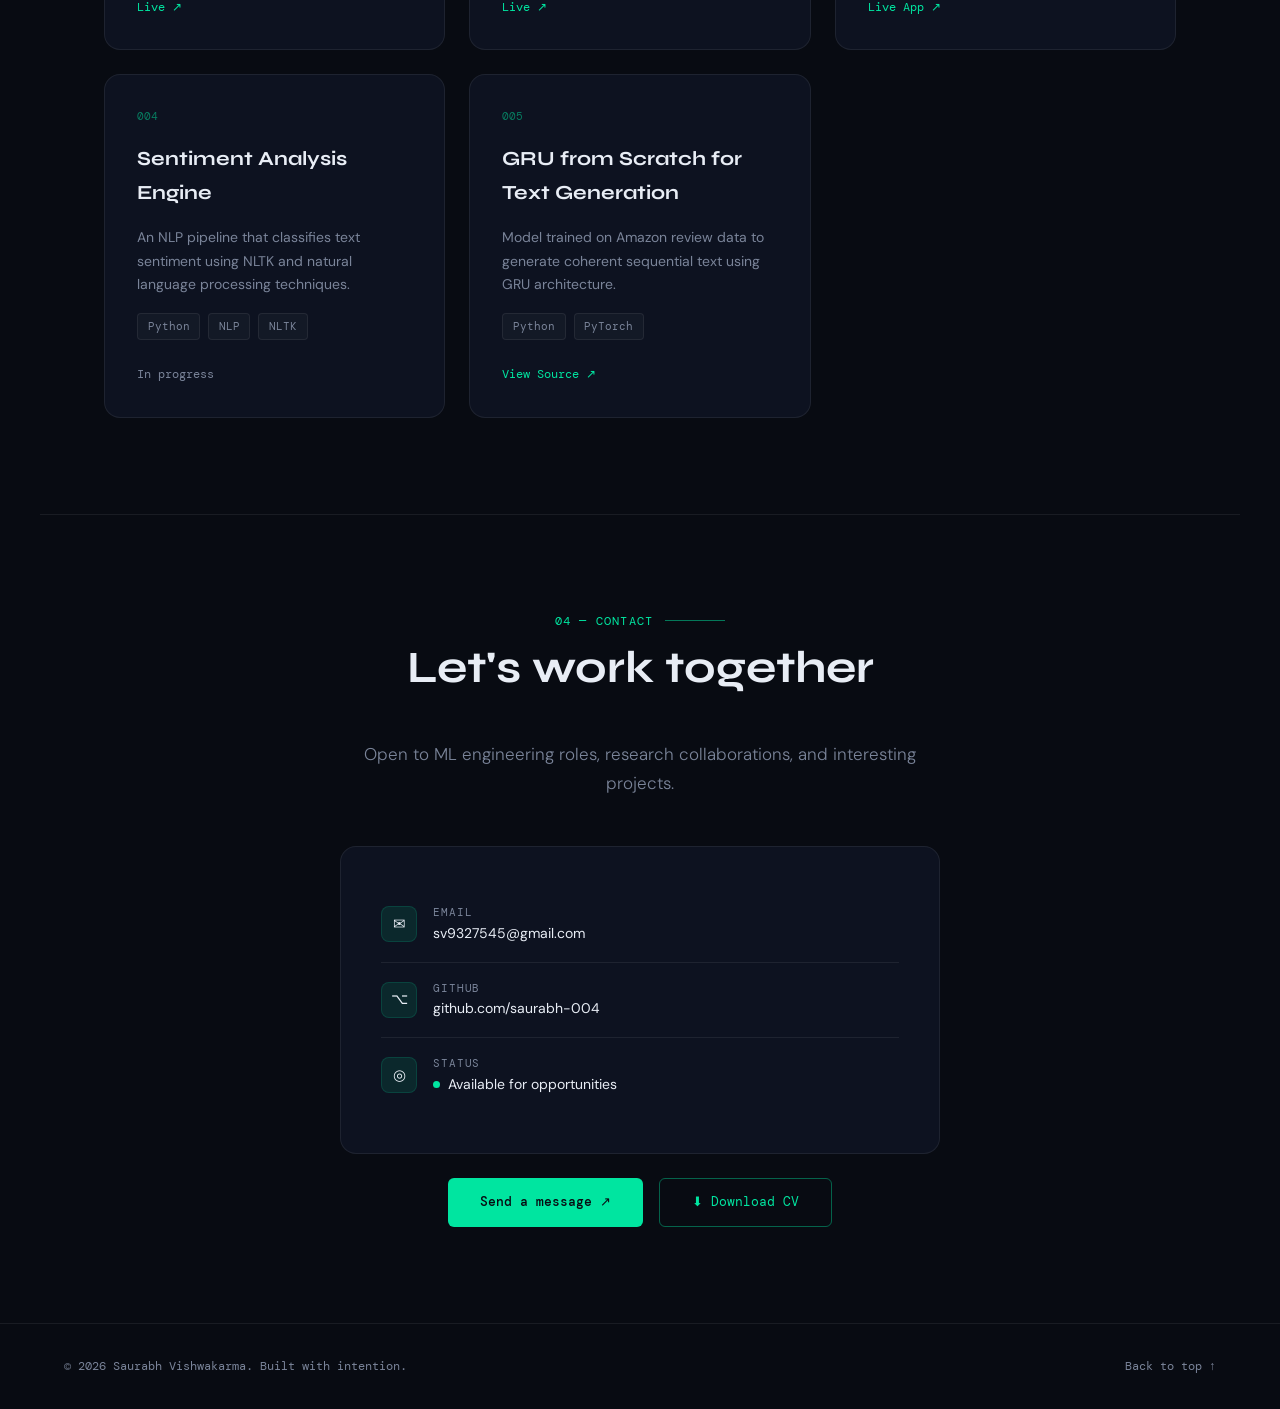
==== commit 594ef193: "update live link of ATS_Site" ====
--- a/index.html
+++ b/index.html
@@ -459,10 +459,12 @@
         <span class="stack-pill">Flask</span>
         <span class="stack-pill">Docker</span>
         <span class="stack-pill">NLP</span>
-      </div>
-
-      <a class="project-link" href="https://github.com/Saurabh-004/ATS_Intelligence_Engine" target="_blank">
-        View Source ↗
+        <span class="stack-pill">LangChain</span>
+
+      </div>
+
+      <a class="project-link" href="https://huggingface.co/spaces/Siggmoid/ATS-Intelligence-Engine" target="_blank">
+        Live ↗
       </a>
     </div>
 
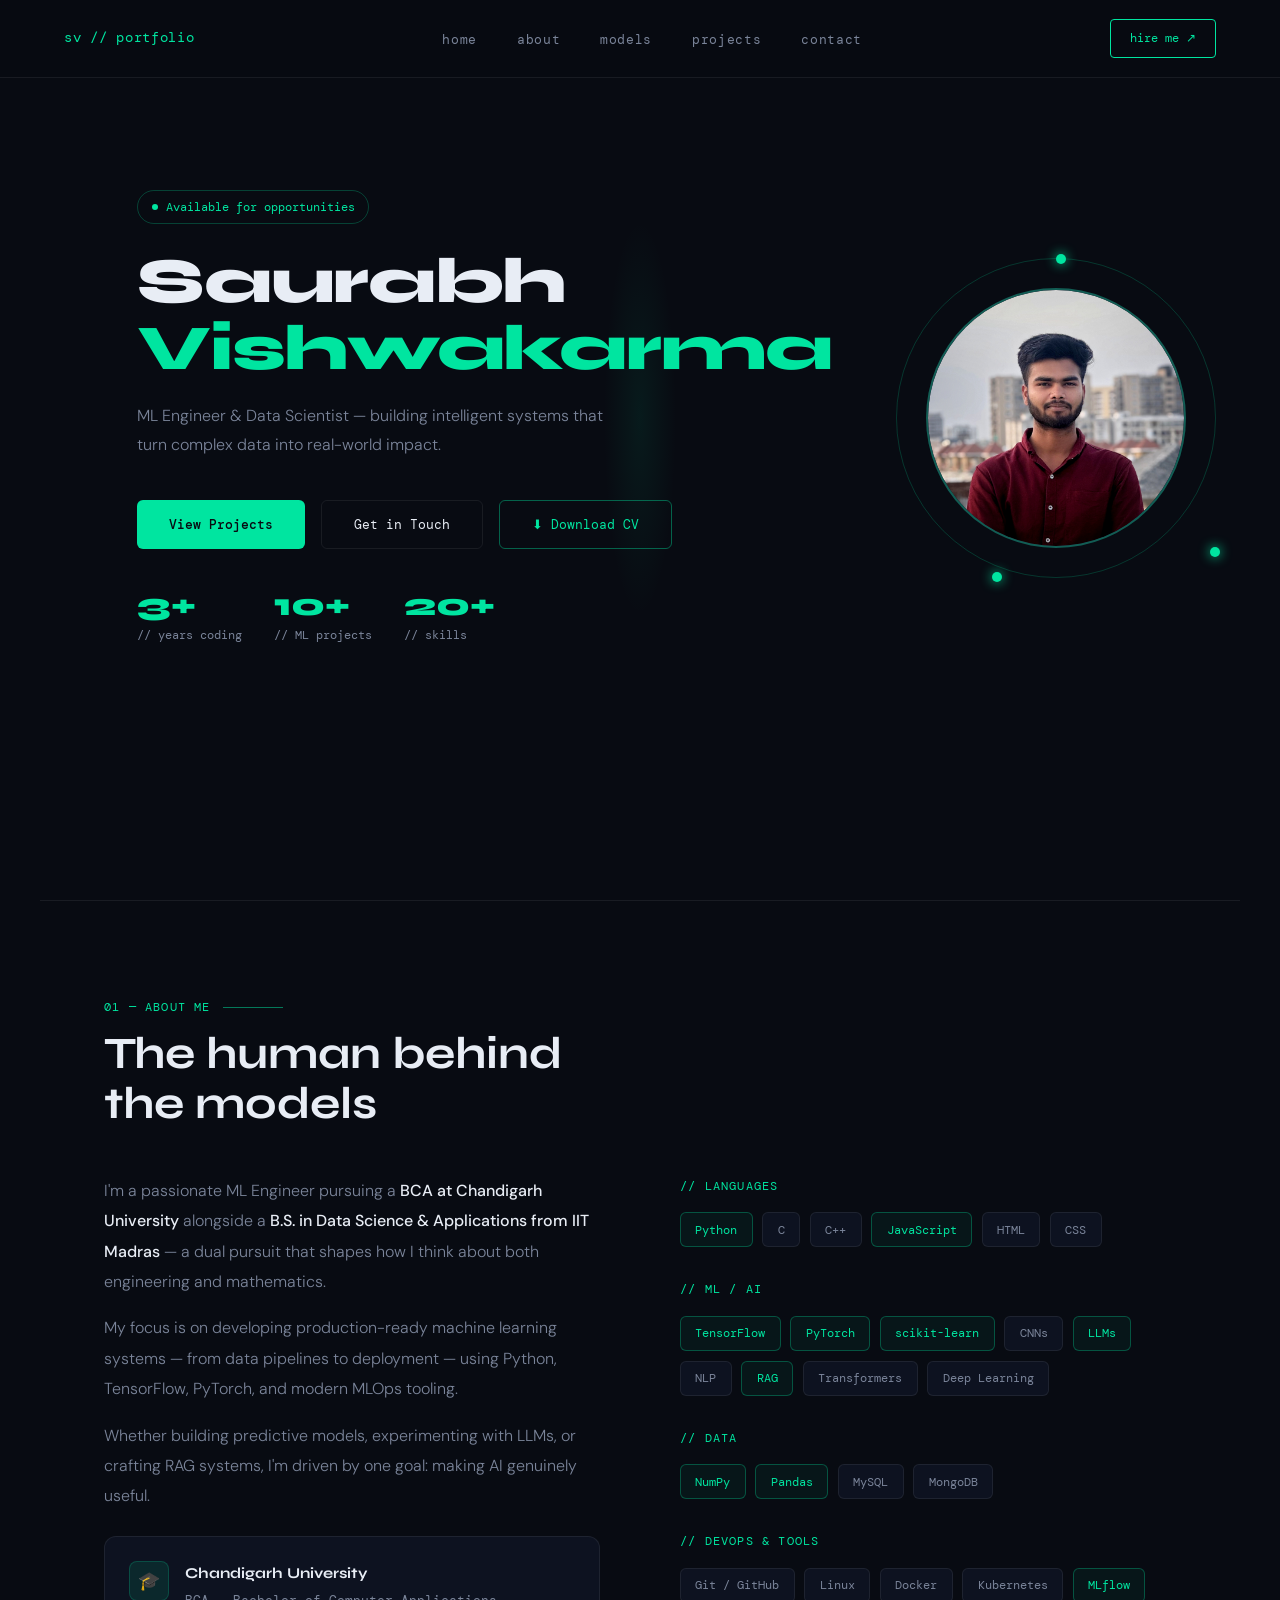
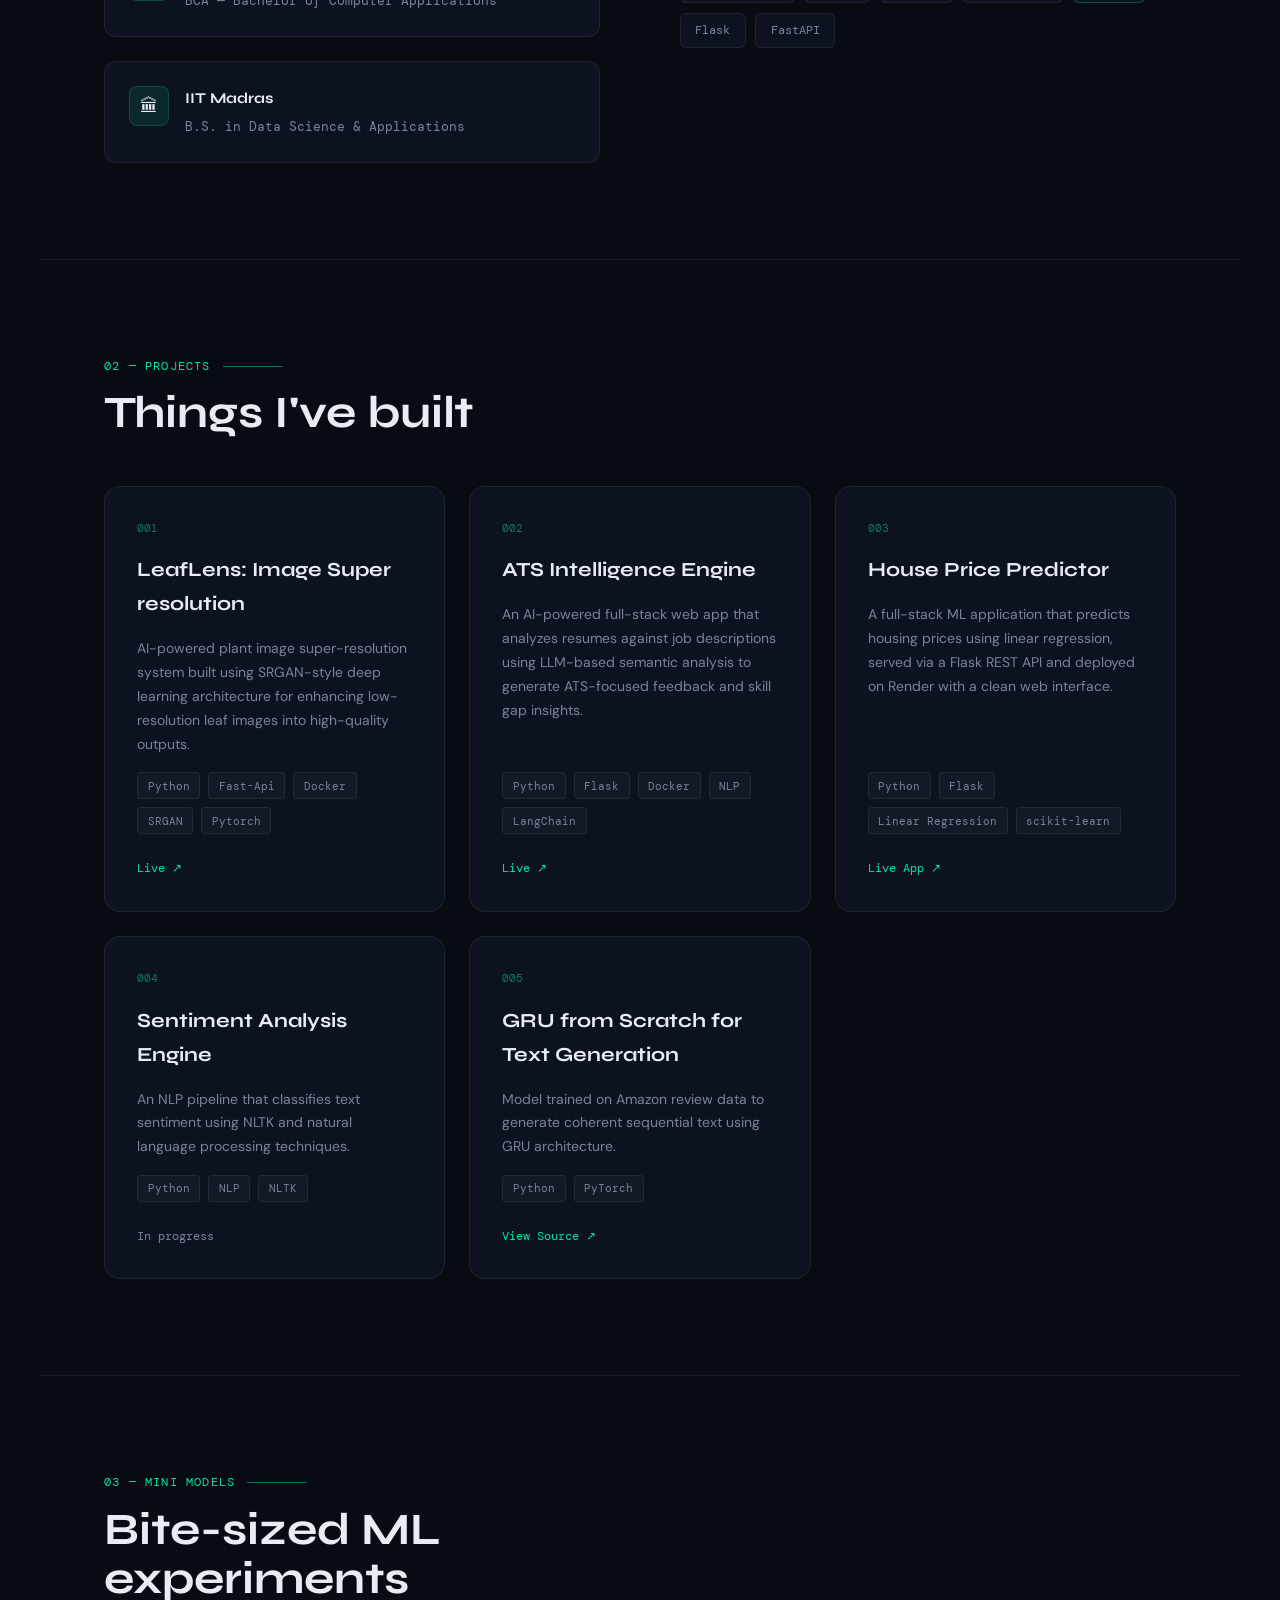
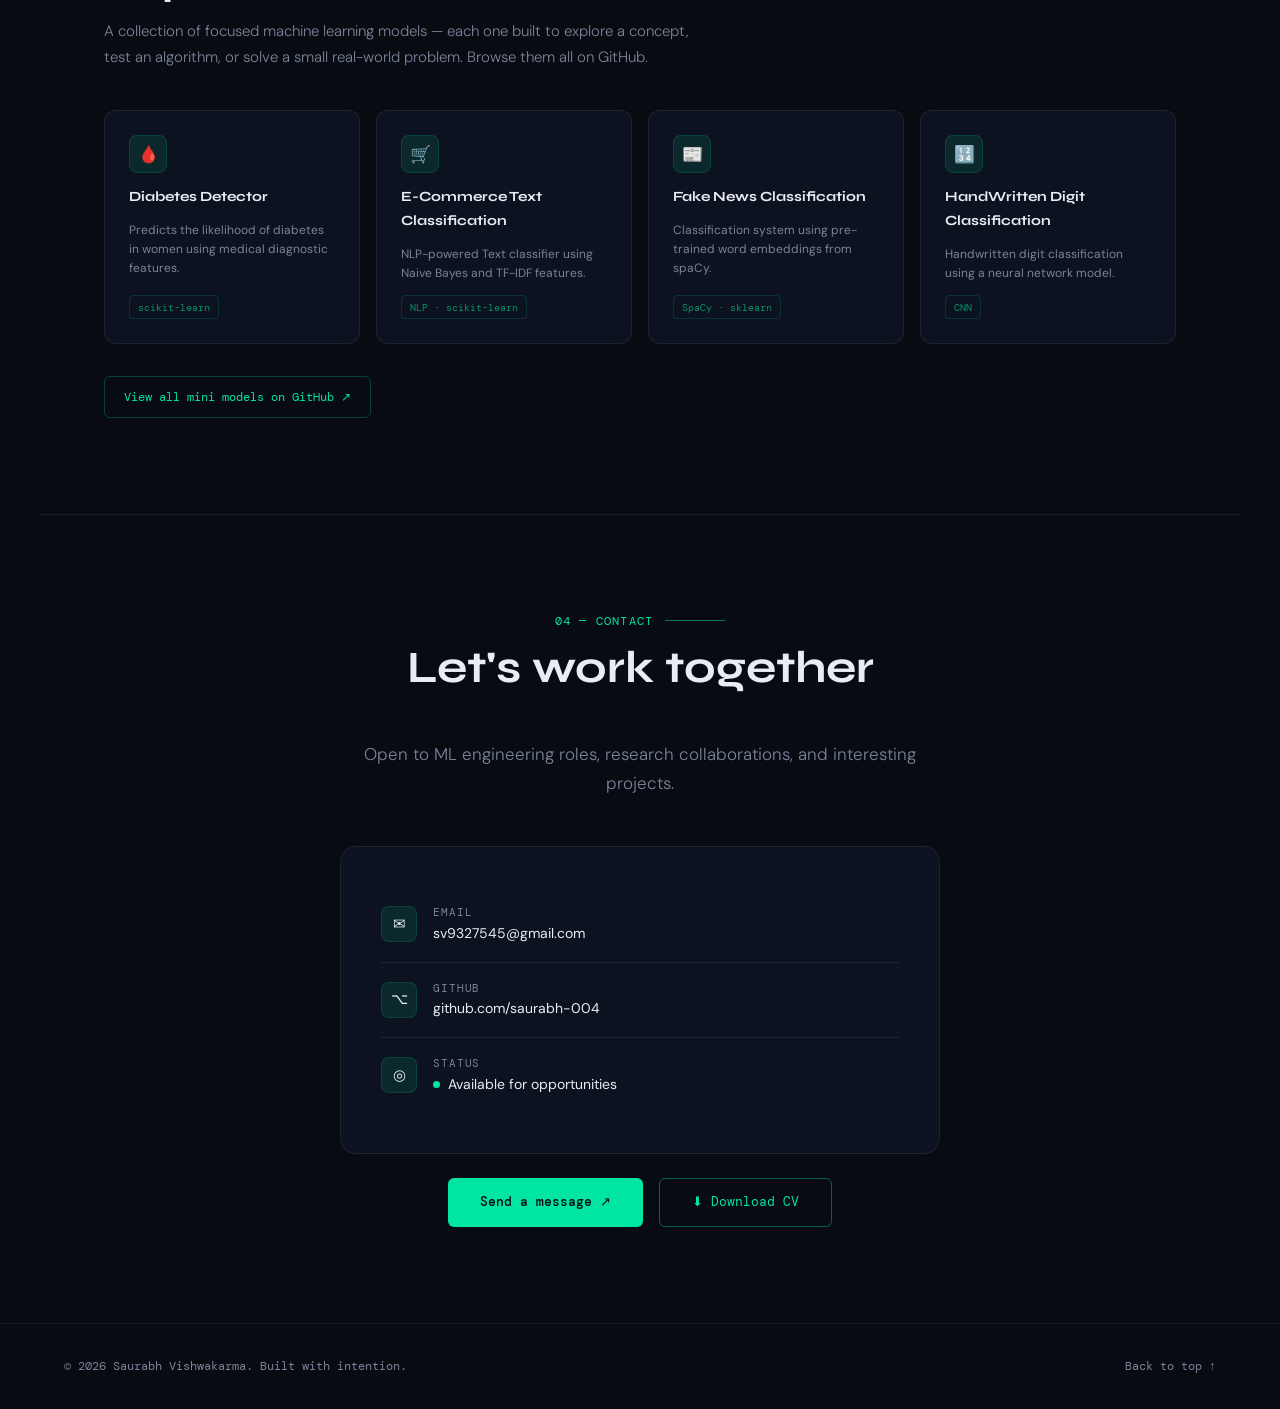
==== commit d0d7afbb: "Reorganize mini models section in index.html" ====
--- a/index.html
+++ b/index.html
@@ -385,9 +385,119 @@
   </div>
 </section>
 
-<!-- MINI MODELS -->
+
+<!-- PROJECTS -->
+<section id="my-works" style="max-width:1200px; margin:0 auto; border-top:1px solid var(--border);">
+  <div class="section-label">02 — projects</div>
+  <h2>Things I've built</h2>
+
+  <div class="projects-grid">
+
+    <div class="project-card">
+      <div class="project-num">001</div>
+      <div class="project-title">LeafLens: Image Super resolution</div>
+      <p class="project-desc">
+        AI-powered plant image super-resolution system built using SRGAN-style deep learning architecture for enhancing low-resolution leaf images into high-quality outputs.
+      </p>
+
+      <div class="project-stack">
+        <span class="stack-pill">Python</span>
+        <span class="stack-pill">Fast-Api</span>
+        <span class="stack-pill">Docker</span>
+        <span class="stack-pill">SRGAN</span>
+        <span class="stack-pill">Pytorch</span>
+      </div>
+
+      <a class="project-link" href="https://plant-super-resolution.onrender.com/" target="_blank">
+        Live ↗
+      </a>
+    </div>
+
+    <div class="project-card">
+      <div class="project-num">002</div>
+      <div class="project-title">ATS Intelligence Engine</div>
+
+      <p class="project-desc">
+        An AI-powered full-stack web app that analyzes resumes against job descriptions using LLM-based semantic analysis to generate ATS-focused feedback and skill gap insights.
+      </p>
+
+      <div class="project-stack">
+        <span class="stack-pill">Python</span>
+        <span class="stack-pill">Flask</span>
+        <span class="stack-pill">Docker</span>
+        <span class="stack-pill">NLP</span>
+        <span class="stack-pill">LangChain</span>
+
+      </div>
+
+      <a class="project-link" href="https://huggingface.co/spaces/Siggmoid/ATS-Intelligence-Engine" target="_blank">
+        Live ↗
+      </a>
+    </div>
+
+    <div class="project-card">
+      <div class="project-num">003</div>
+      <div class="project-title">House Price Predictor</div>
+
+      <p class="project-desc">
+        A full-stack ML application that predicts housing prices using linear regression, served via a Flask REST API and deployed on Render with a clean web interface.
+      </p>
+
+      <div class="project-stack">
+        <span class="stack-pill">Python</span>
+        <span class="stack-pill">Flask</span>
+        <span class="stack-pill">Linear Regression</span>
+        <span class="stack-pill">scikit-learn</span>
+      </div>
+
+      <a class="project-link" href="https://house-price-prediction-2zd1.onrender.com/" target="_blank">
+        Live App ↗
+      </a>
+    </div>
+
+    <div class="project-card">
+      <div class="project-num">004</div>
+      <div class="project-title">Sentiment Analysis Engine</div>
+
+      <p class="project-desc">
+        An NLP pipeline that classifies text sentiment using NLTK and natural language processing techniques.
+      </p>
+
+      <div class="project-stack">
+        <span class="stack-pill">Python</span>
+        <span class="stack-pill">NLP</span>
+        <span class="stack-pill">NLTK</span>
+      </div>
+
+      <span class="project-link" style="color:var(--muted); cursor:default;">
+        In progress
+      </span>
+    </div>
+
+    <div class="project-card">
+      <div class="project-num">005</div>
+      <div class="project-title">GRU from Scratch for Text Generation</div>
+
+      <p class="project-desc">
+        Model trained on Amazon review data to generate coherent sequential text using GRU architecture.
+      </p>
+
+      <div class="project-stack">
+        <span class="stack-pill">Python</span>
+        <span class="stack-pill">PyTorch</span>
+      </div>
+
+      <a class="project-link" href="https://github.com/saurabh-004/Gated_recurrent_unit_for_text_generation" target="_blank">
+        View Source ↗
+      </a>
+    </div>
+
+  </div>
+</section>
+
+ <!-- MINI MODELS -->
 <section id="mini-models" style="max-width:1200px; margin:0 auto;">
-  <div class="section-label">02 — mini models</div>
+  <div class="section-label">03 — mini models</div>
   <h2>Bite-sized ML<br>experiments</h2>
   <p class="mini-models-intro">A collection of focused machine learning models — each one built to explore a concept, test an algorithm, or solve a small real-world problem. Browse them all on GitHub.</p>
   <div class="mini-grid">
@@ -419,114 +529,6 @@
   <a class="view-all-link" href="https://github.com/saurabh-004/mini_models" target="_blank">View all mini models on GitHub ↗</a>
 </section>
 
-<!-- PROJECTS -->
-<section id="my-works" style="max-width:1200px; margin:0 auto; border-top:1px solid var(--border);">
-  <div class="section-label">03 — projects</div>
-  <h2>Things I've built</h2>
-
-  <div class="projects-grid">
-
-    <div class="project-card">
-      <div class="project-num">001</div>
-      <div class="project-title">LeafLens: Image Super resolution</div>
-      <p class="project-desc">
-        AI-powered plant image super-resolution system built using SRGAN-style deep learning architecture for enhancing low-resolution leaf images into high-quality outputs.
-      </p>
-
-      <div class="project-stack">
-        <span class="stack-pill">Python</span>
-        <span class="stack-pill">Fast-Api</span>
-        <span class="stack-pill">Docker</span>
-        <span class="stack-pill">SRGAN</span>
-        <span class="stack-pill">Pytorch</span>
-      </div>
-
-      <a class="project-link" href="https://plant-super-resolution.onrender.com/" target="_blank">
-        Live ↗
-      </a>
-    </div>
-
-    <div class="project-card">
-      <div class="project-num">002</div>
-      <div class="project-title">ATS Intelligence Engine</div>
-
-      <p class="project-desc">
-        An AI-powered full-stack web app that analyzes resumes against job descriptions using LLM-based semantic analysis to generate ATS-focused feedback and skill gap insights.
-      </p>
-
-      <div class="project-stack">
-        <span class="stack-pill">Python</span>
-        <span class="stack-pill">Flask</span>
-        <span class="stack-pill">Docker</span>
-        <span class="stack-pill">NLP</span>
-        <span class="stack-pill">LangChain</span>
-
-      </div>
-
-      <a class="project-link" href="https://huggingface.co/spaces/Siggmoid/ATS-Intelligence-Engine" target="_blank">
-        Live ↗
-      </a>
-    </div>
-
-    <div class="project-card">
-      <div class="project-num">003</div>
-      <div class="project-title">House Price Predictor</div>
-
-      <p class="project-desc">
-        A full-stack ML application that predicts housing prices using linear regression, served via a Flask REST API and deployed on Render with a clean web interface.
-      </p>
-
-      <div class="project-stack">
-        <span class="stack-pill">Python</span>
-        <span class="stack-pill">Flask</span>
-        <span class="stack-pill">Linear Regression</span>
-        <span class="stack-pill">scikit-learn</span>
-      </div>
-
-      <a class="project-link" href="https://house-price-prediction-2zd1.onrender.com/" target="_blank">
-        Live App ↗
-      </a>
-    </div>
-
-    <div class="project-card">
-      <div class="project-num">004</div>
-      <div class="project-title">Sentiment Analysis Engine</div>
-
-      <p class="project-desc">
-        An NLP pipeline that classifies text sentiment using NLTK and natural language processing techniques.
-      </p>
-
-      <div class="project-stack">
-        <span class="stack-pill">Python</span>
-        <span class="stack-pill">NLP</span>
-        <span class="stack-pill">NLTK</span>
-      </div>
-
-      <span class="project-link" style="color:var(--muted); cursor:default;">
-        In progress
-      </span>
-    </div>
-
-    <div class="project-card">
-      <div class="project-num">005</div>
-      <div class="project-title">GRU from Scratch for Text Generation</div>
-
-      <p class="project-desc">
-        Model trained on Amazon review data to generate coherent sequential text using GRU architecture.
-      </p>
-
-      <div class="project-stack">
-        <span class="stack-pill">Python</span>
-        <span class="stack-pill">PyTorch</span>
-      </div>
-
-      <a class="project-link" href="https://github.com/saurabh-004/Gated_recurrent_unit_for_text_generation" target="_blank">
-        View Source ↗
-      </a>
-    </div>
-
-  </div>
-</section>
 <!-- CONTACT -->
 <section id="contact" style="max-width:1200px; margin:0 auto; border-top:1px solid var(--border); text-align:center;">
   <div class="section-label" style="justify-content:center;">04 — contact</div>
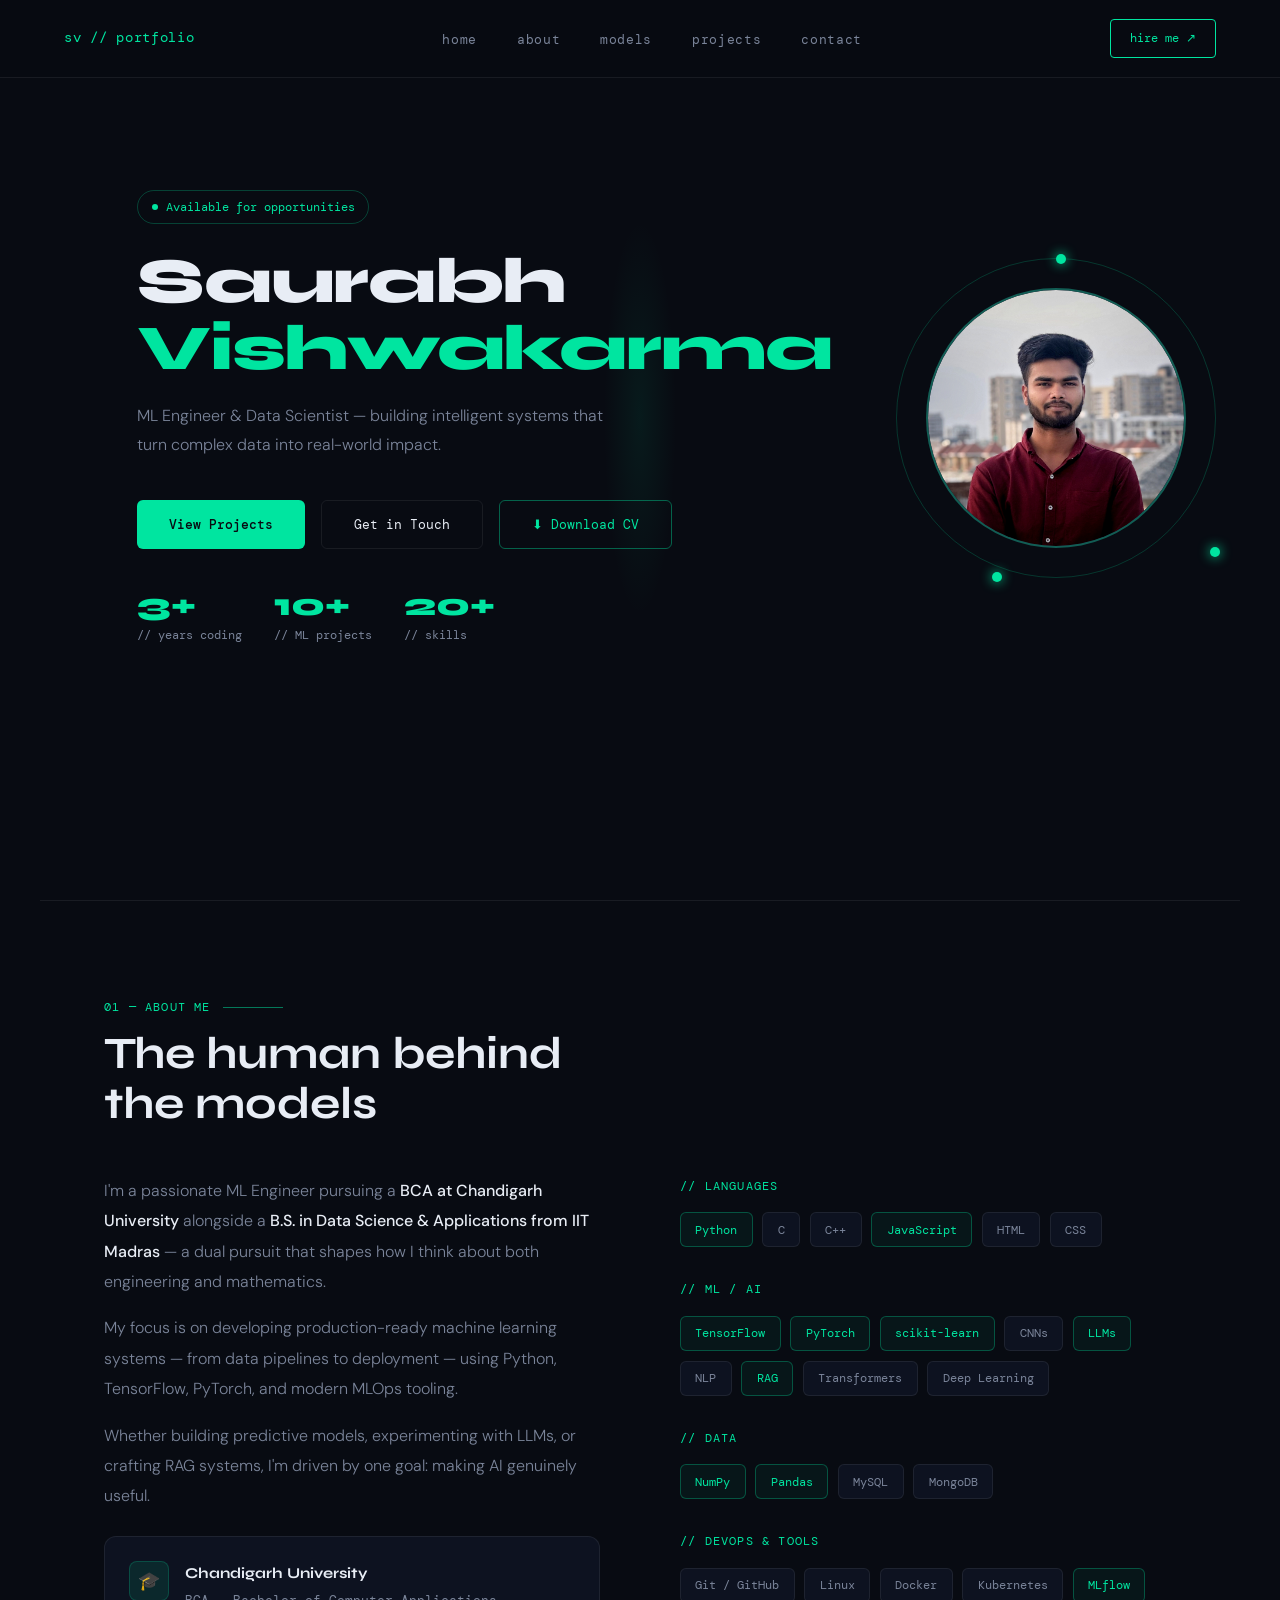
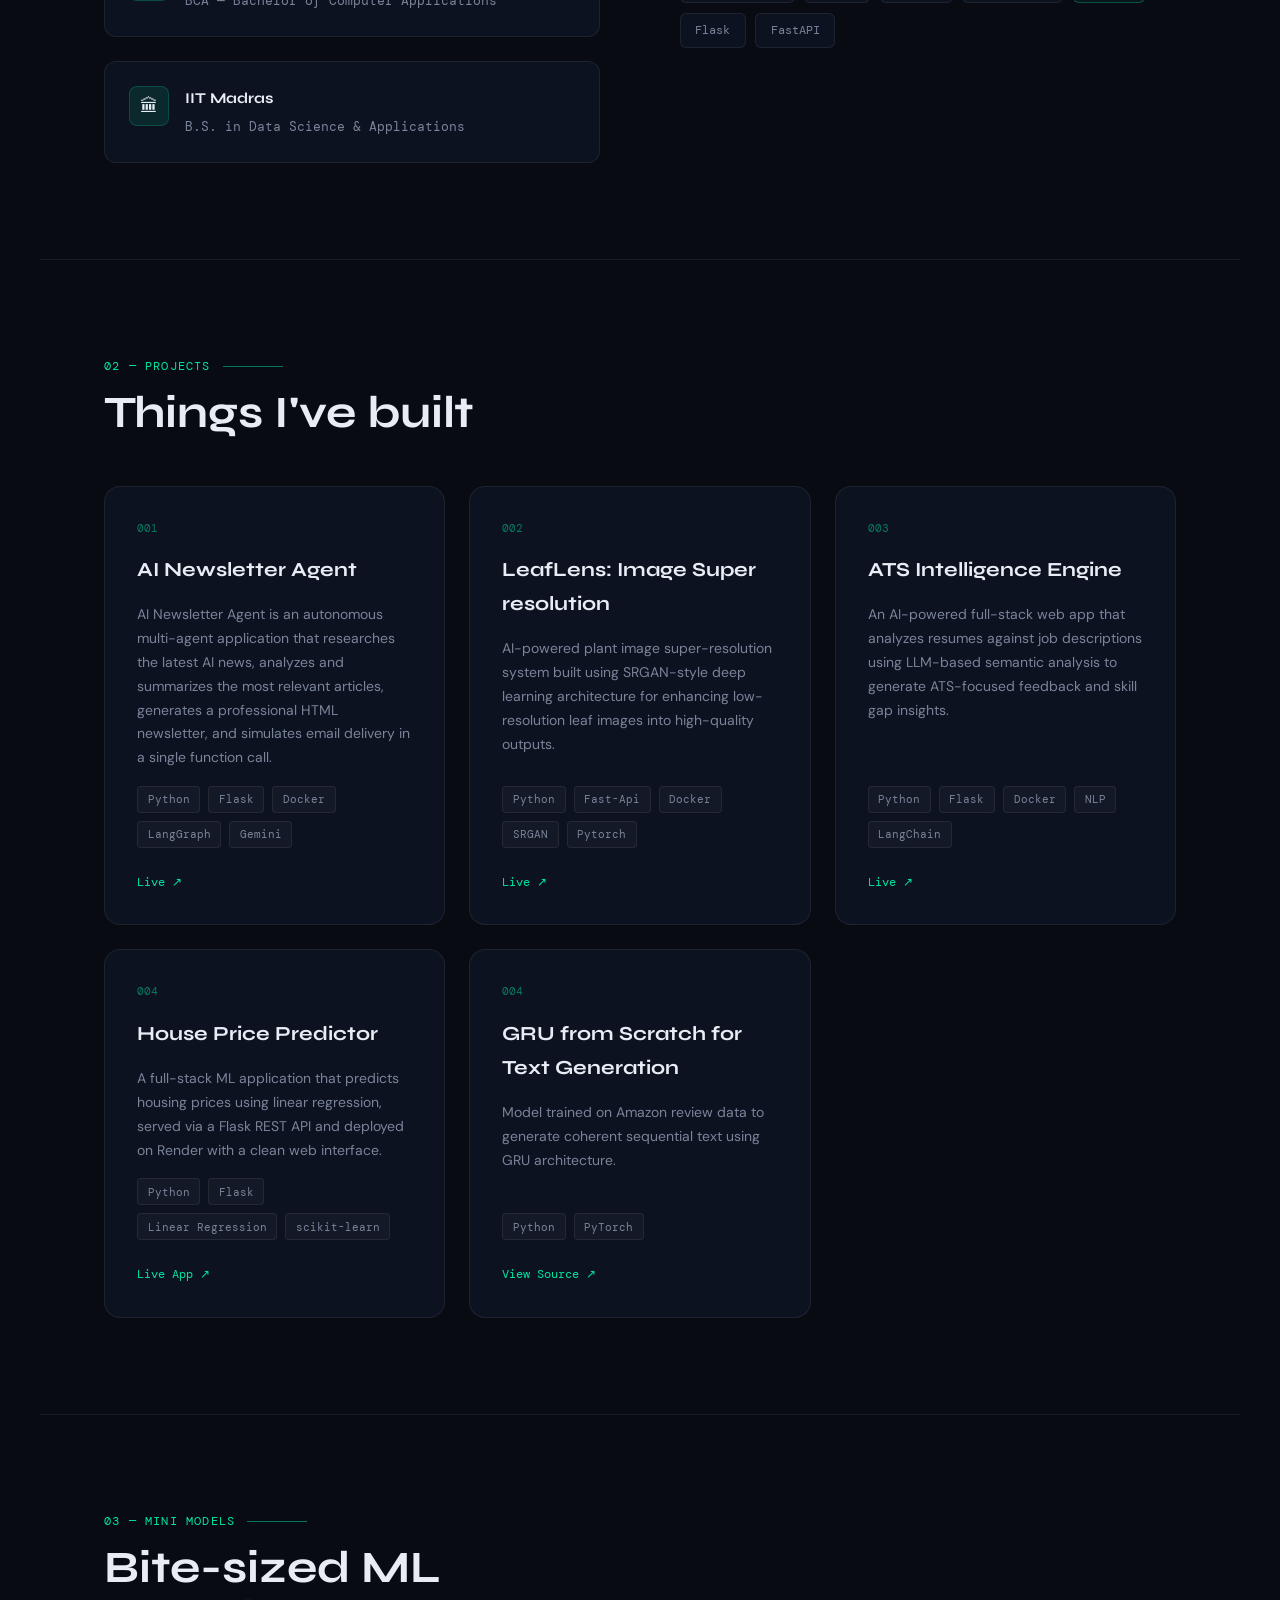
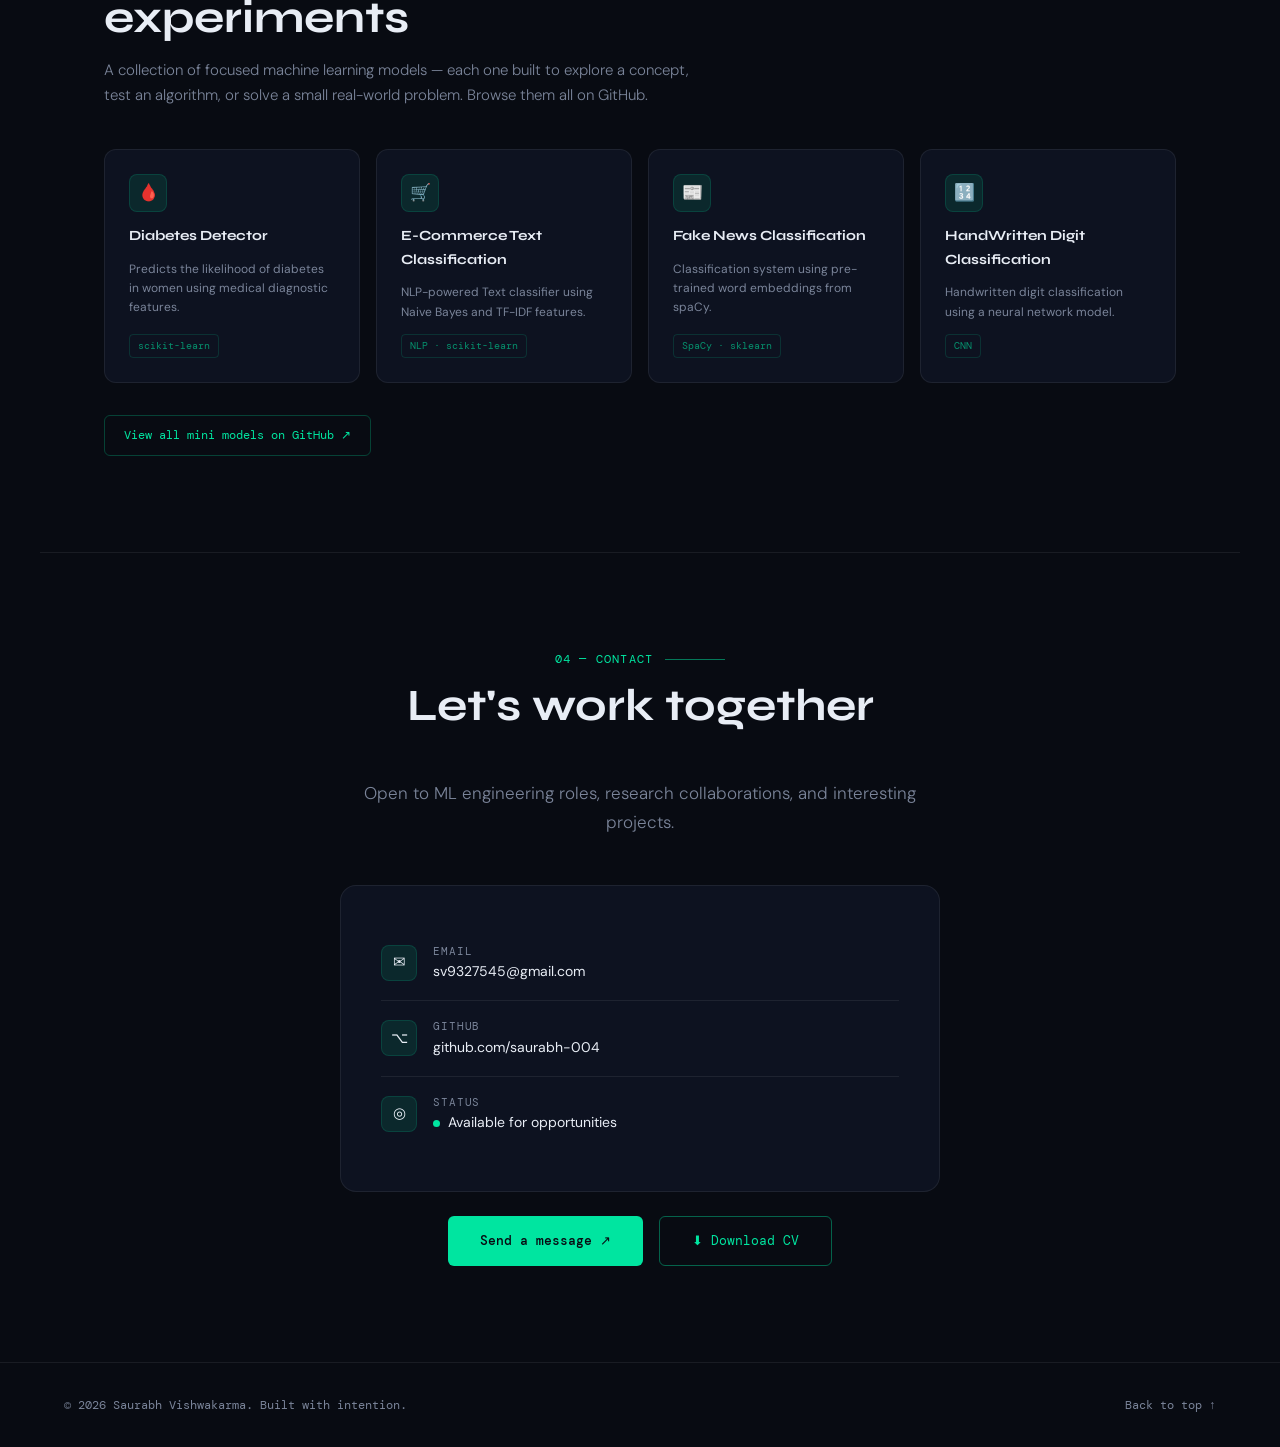
==== commit c36affa5: "Add: New Project Added details for the AI Newsletter Agent project and updated project numbers for e" ====
--- a/index.html
+++ b/index.html
@@ -1,10 +1,28 @@
 <!DOCTYPE html>
 <html lang="en">
 <head>
+ <link rel="canonical" href="https://saurabh-004.github.io/Portfolio/" />
+<meta name="google-site-verification" content="yUbpZHbmdHqUfb3VdxwsMInufsc6XruGWGGBs_n51to" />
 <meta charset="UTF-8">
 <meta name="viewport" content="width=device-width, initial-scale=1.0">
-<title>Saurabh Vishwakarma — ML Engineer</title>
+<meta name="description" content="Saurabh Vishwakarma — ML Engineer and Python Developer. Projects in SRGAN, ATS Engine, GRU, NLP. BCA at Chandigarh University + IIT Madras Data Science.">
+ <meta name="keywords" content="Saurabh Vishwakarma, Python, ML Engineer, Machine Learning, IIT Madras, Chandigarh University, Deep Learning, FastAPI, PyTorch">
+<title>Saurabh Vishwakarma | AI/ML Engineer & Python Developer</title>
 <link href="https://fonts.googleapis.com/css2?family=Syne:wght@400;700;800&family=DM+Mono:wght@400;500&family=DM+Sans:wght@300;400;500&display=swap" rel="stylesheet">
+ <meta property="og:title" content="Saurabh Vishwakarma | ML Engineer & Python Developer" />
+<meta property="og:description" content="ML Engineer building production-ready AI systems. SRGAN, ATS Engine, GRU, NLP." />
+<meta property="og:url" content="https://saurabh-004.github.io/Portfolio/" />
+<meta property="og:type" content="website" />
+ <script type="application/ld+json">
+{
+  "@context": "https://schema.org",
+  "@type": "Person",
+  "name": "Saurabh Vishwakarma",
+  "jobTitle": "ML Engineer",
+  "url": "https://saurabh-004.github.io/Portfolio/",
+  "knowsAbout": ["Python", "Machine Learning", "Deep Learning", "PyTorch", "FastAPI"]
+}
+</script>
 <style>
   *, *::before, *::after { box-sizing: border-box; margin: 0; padding: 0; }
   :root {
@@ -393,8 +411,30 @@
 
   <div class="projects-grid">
 
+   <div class="project-card">
+      <div class="project-num">001</div>
+      <div class="project-title">AI Newsletter Agent</div>
+
+      <p class="project-desc">
+AI Newsletter Agent is an autonomous multi-agent application that researches the latest AI news, analyzes and summarizes the most relevant articles, generates a professional HTML newsletter, and simulates email delivery in a single function call.      </p>
+
+      <div class="project-stack">
+        <span class="stack-pill">Python</span>
+        <span class="stack-pill">Flask</span>
+        <span class="stack-pill">Docker</span>
+        <span class="stack-pill">LangGraph</span>
+        <span class="stack-pill">Gemini</span>
+
+      </div>
+
+      <a class="project-link" href="https://huggingface.co/spaces/Siggmoid/NewsLetter" target="_blank">
+        Live ↗
+      </a>
+    </div>
+   
+
     <div class="project-card">
-      <div class="project-num">001</div>
+      <div class="project-num">002</div>
       <div class="project-title">LeafLens: Image Super resolution</div>
       <p class="project-desc">
         AI-powered plant image super-resolution system built using SRGAN-style deep learning architecture for enhancing low-resolution leaf images into high-quality outputs.
@@ -414,7 +454,7 @@
     </div>
 
     <div class="project-card">
-      <div class="project-num">002</div>
+      <div class="project-num">003</div>
       <div class="project-title">ATS Intelligence Engine</div>
 
       <p class="project-desc">
@@ -436,7 +476,7 @@
     </div>
 
     <div class="project-card">
-      <div class="project-num">003</div>
+      <div class="project-num">004</div>
       <div class="project-title">House Price Predictor</div>
 
       <p class="project-desc">
@@ -457,25 +497,6 @@
 
     <div class="project-card">
       <div class="project-num">004</div>
-      <div class="project-title">Sentiment Analysis Engine</div>
-
-      <p class="project-desc">
-        An NLP pipeline that classifies text sentiment using NLTK and natural language processing techniques.
-      </p>
-
-      <div class="project-stack">
-        <span class="stack-pill">Python</span>
-        <span class="stack-pill">NLP</span>
-        <span class="stack-pill">NLTK</span>
-      </div>
-
-      <span class="project-link" style="color:var(--muted); cursor:default;">
-        In progress
-      </span>
-    </div>
-
-    <div class="project-card">
-      <div class="project-num">005</div>
       <div class="project-title">GRU from Scratch for Text Generation</div>
 
       <p class="project-desc">
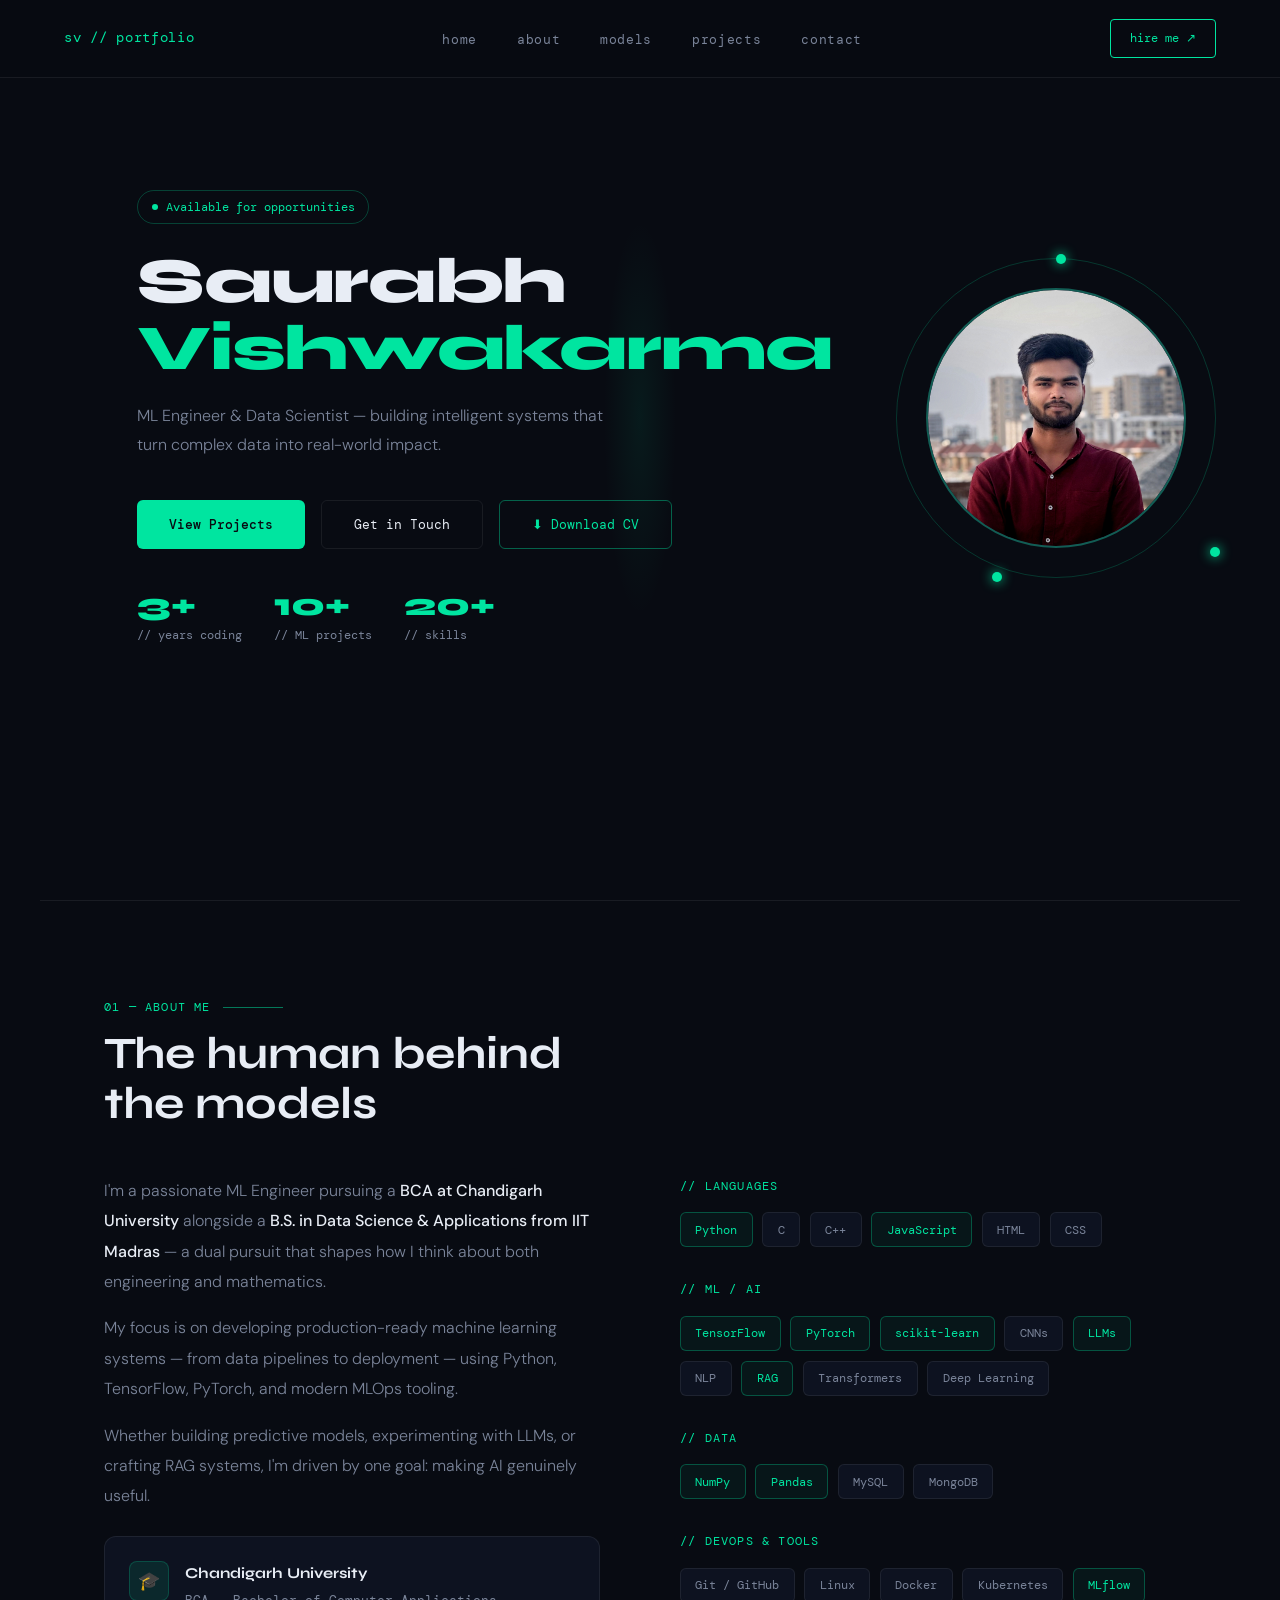
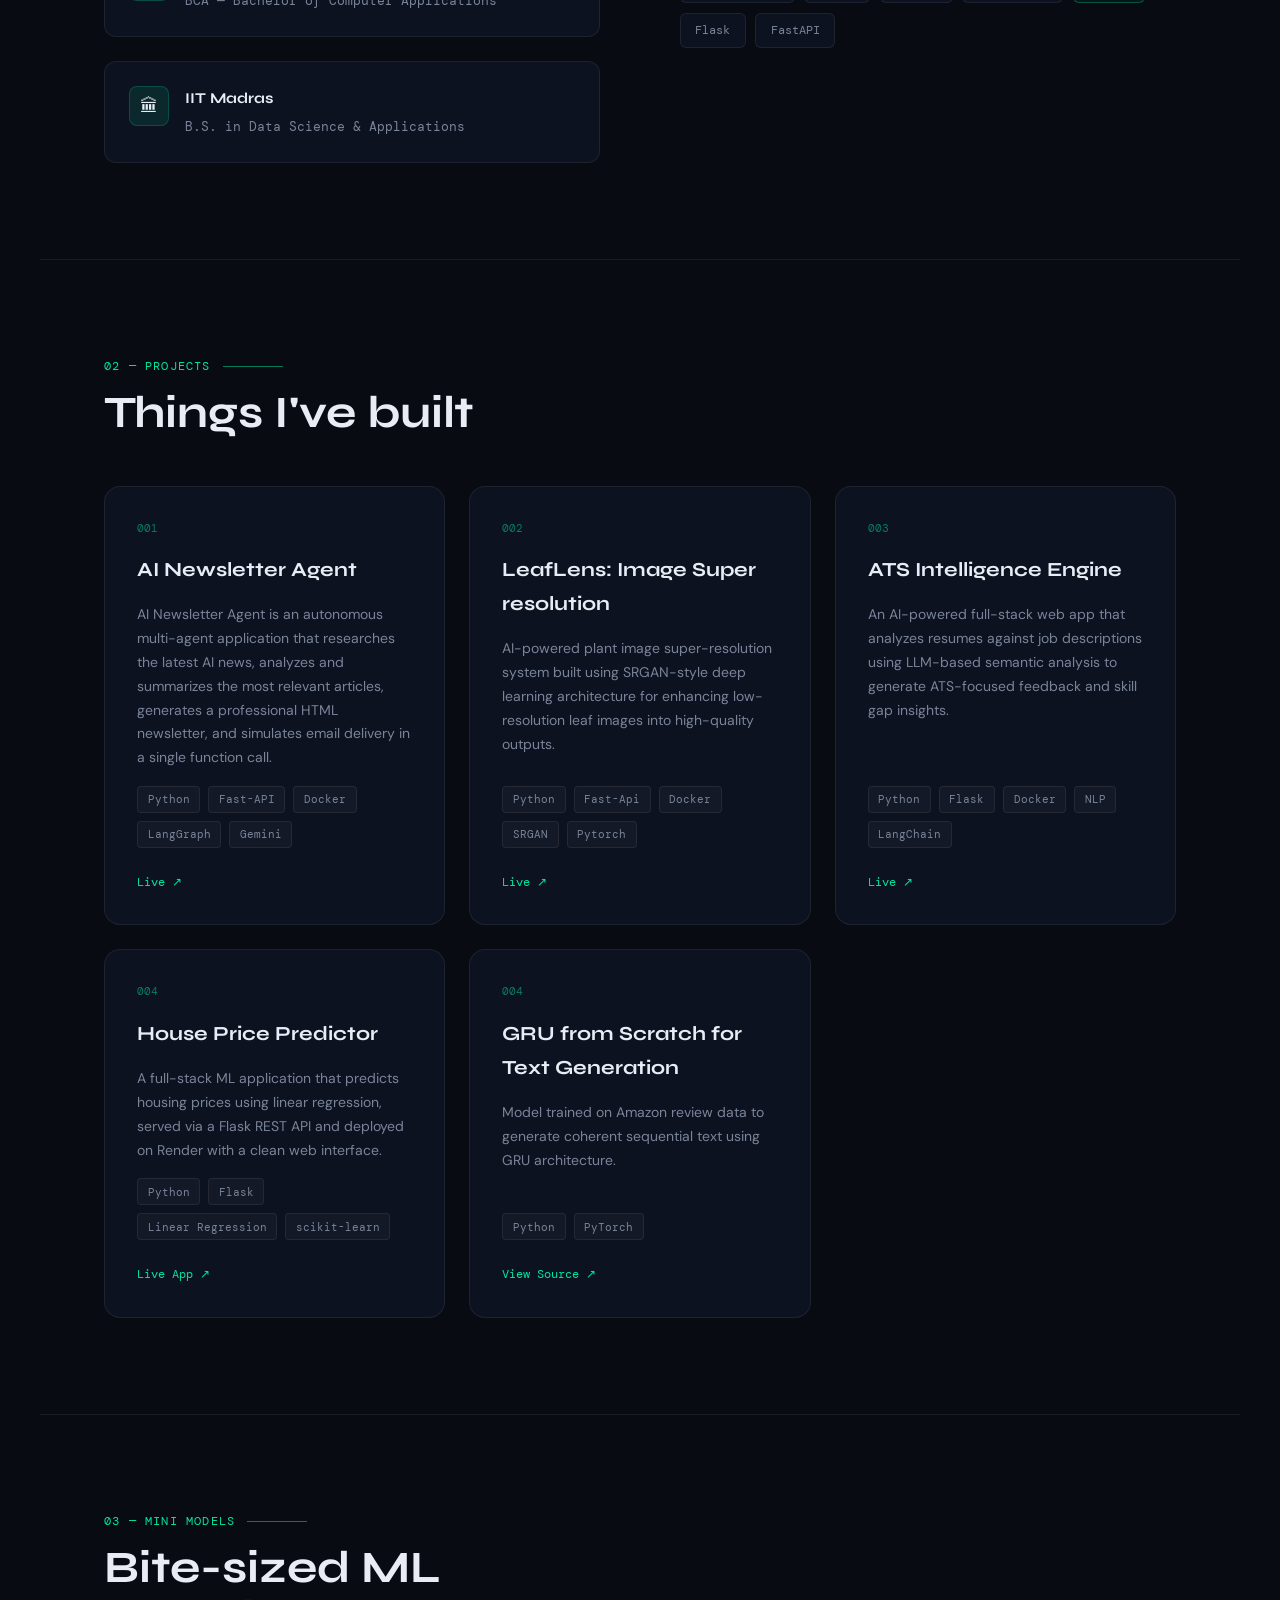
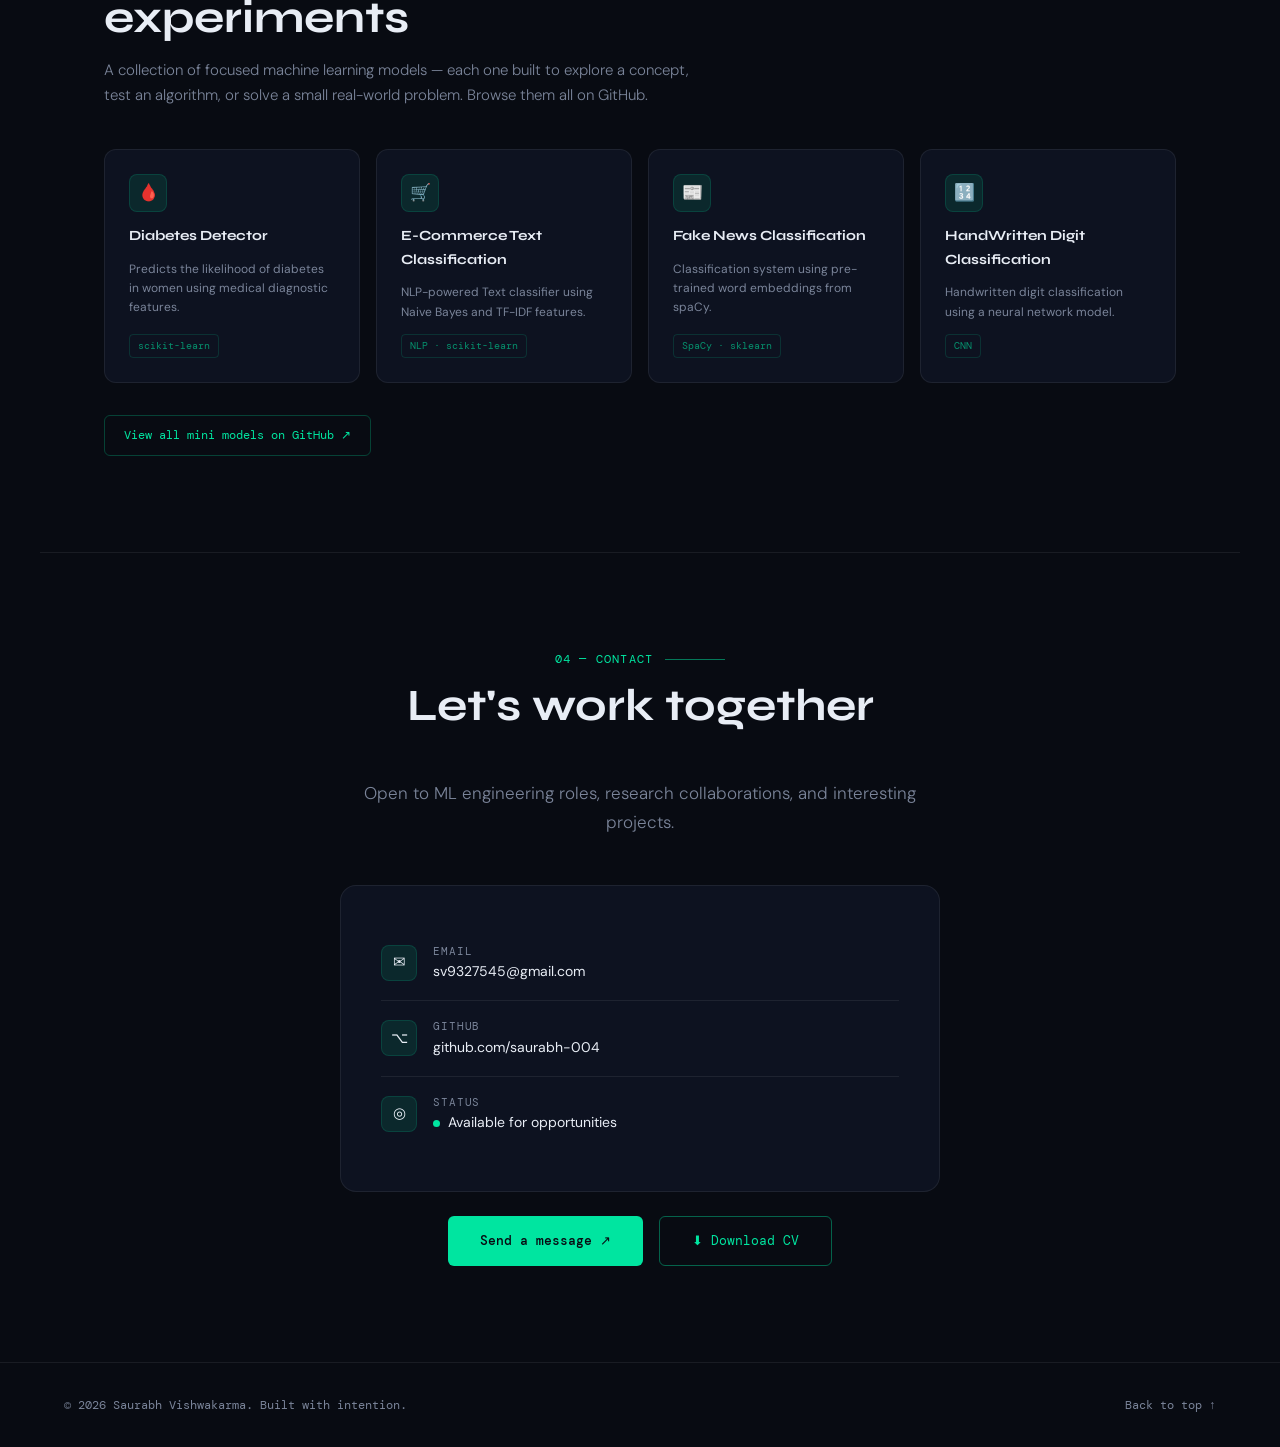
==== commit cc56c13d: "Replace Flask with Fast-API in project stack" ====
--- a/index.html
+++ b/index.html
@@ -420,7 +420,7 @@
 
       <div class="project-stack">
         <span class="stack-pill">Python</span>
-        <span class="stack-pill">Flask</span>
+        <span class="stack-pill">Fast-API</span>
         <span class="stack-pill">Docker</span>
         <span class="stack-pill">LangGraph</span>
         <span class="stack-pill">Gemini</span>
